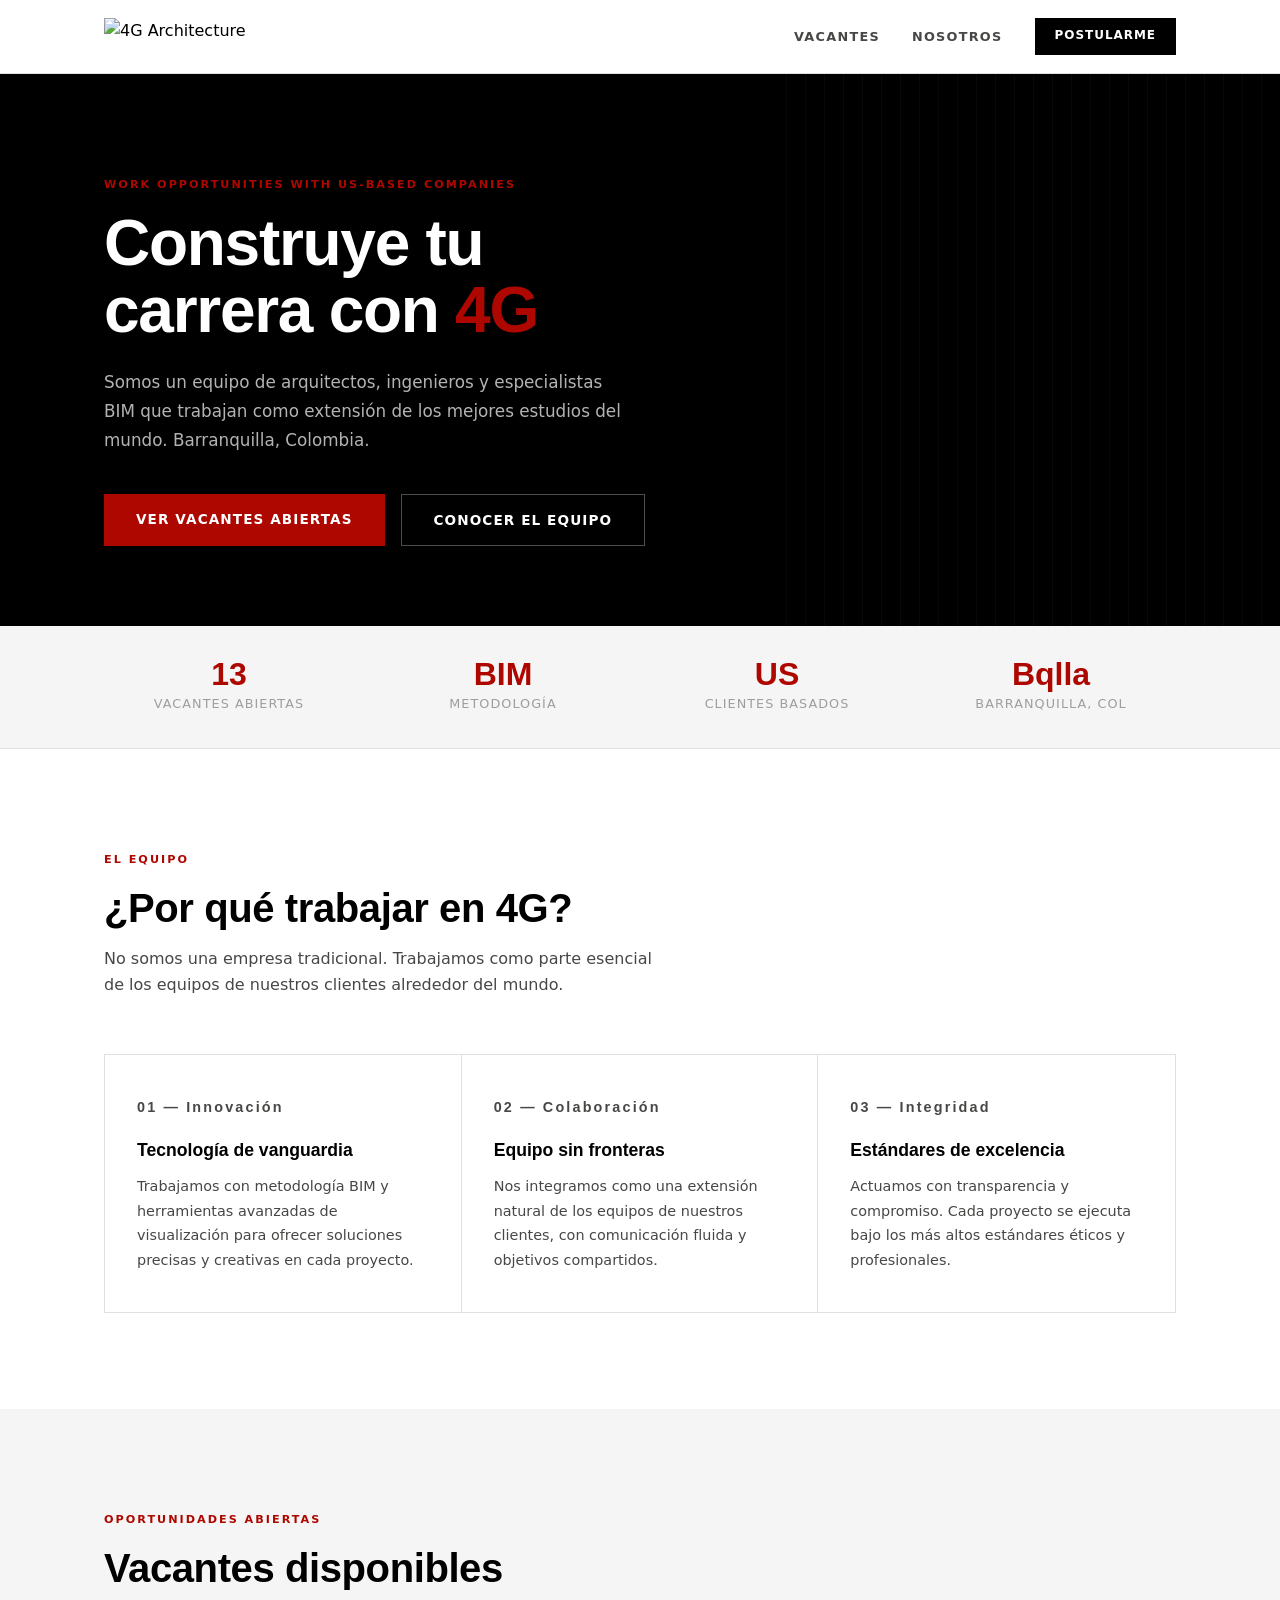
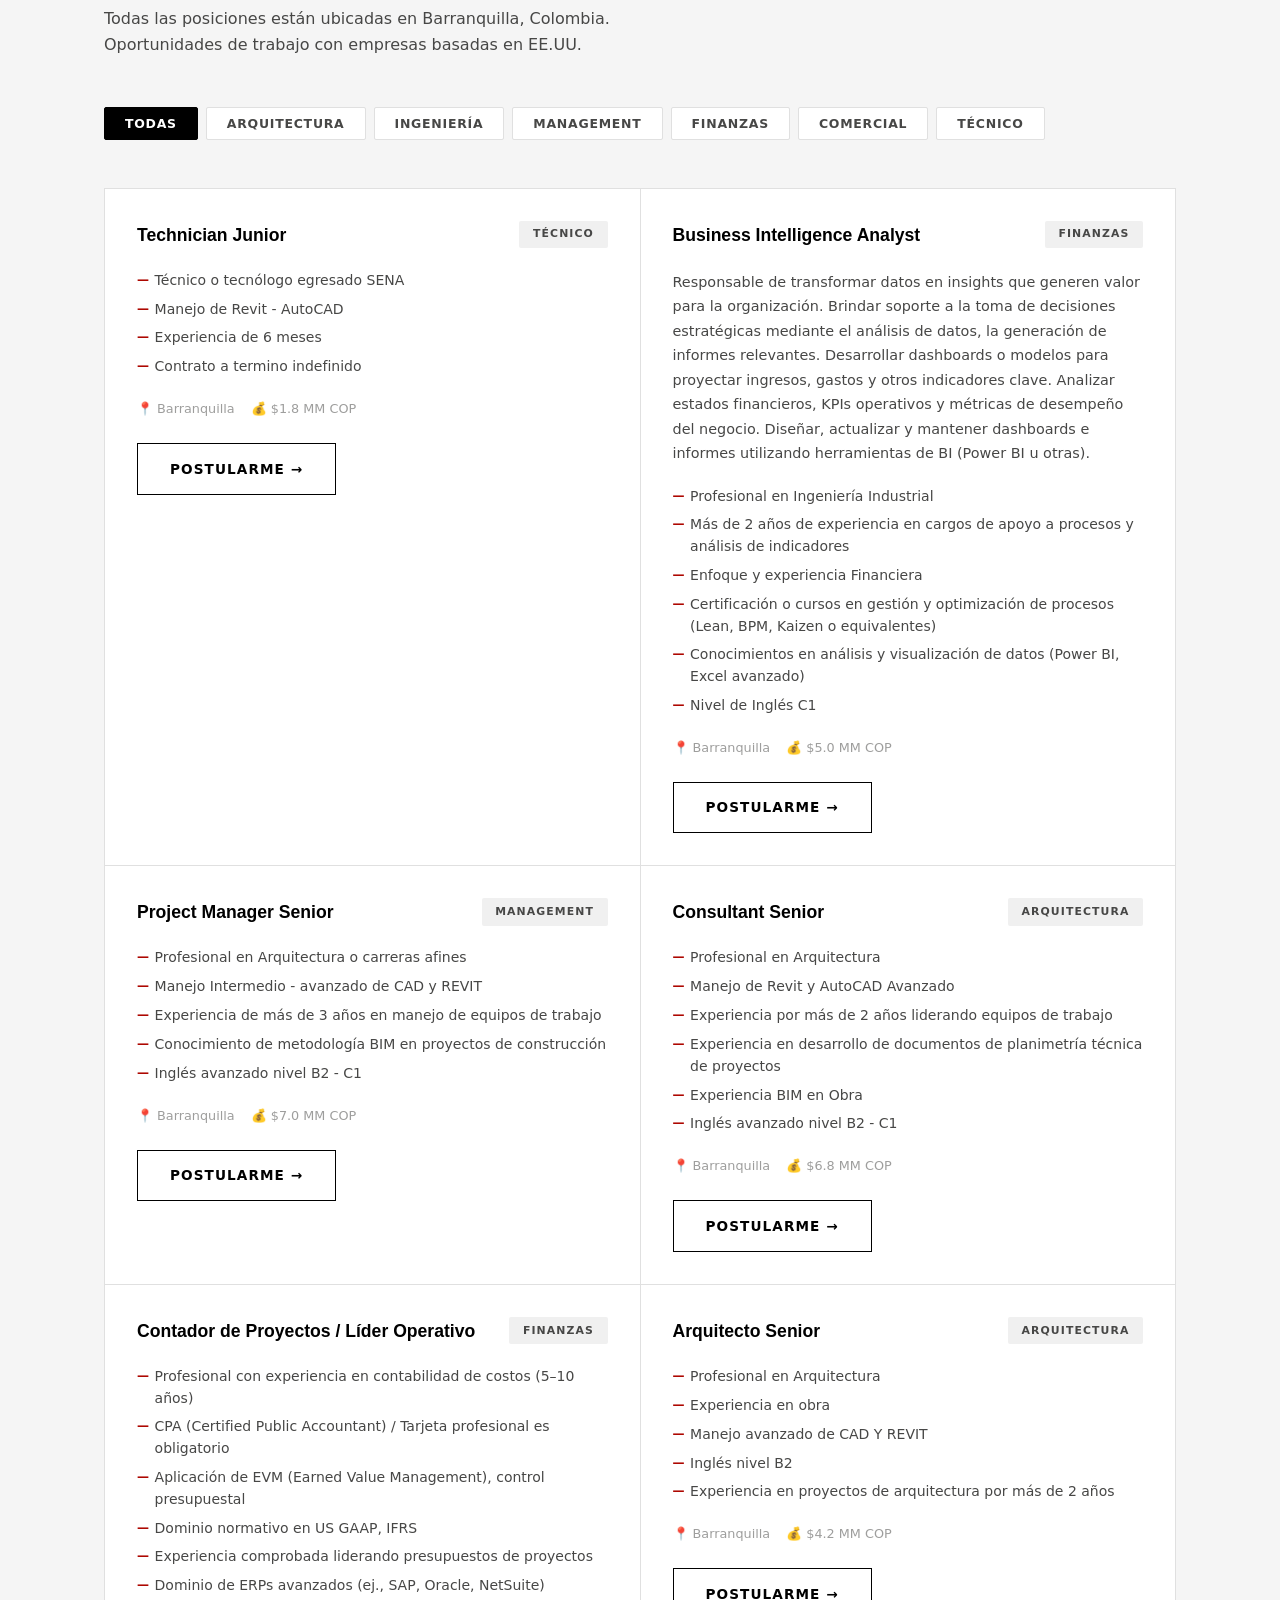
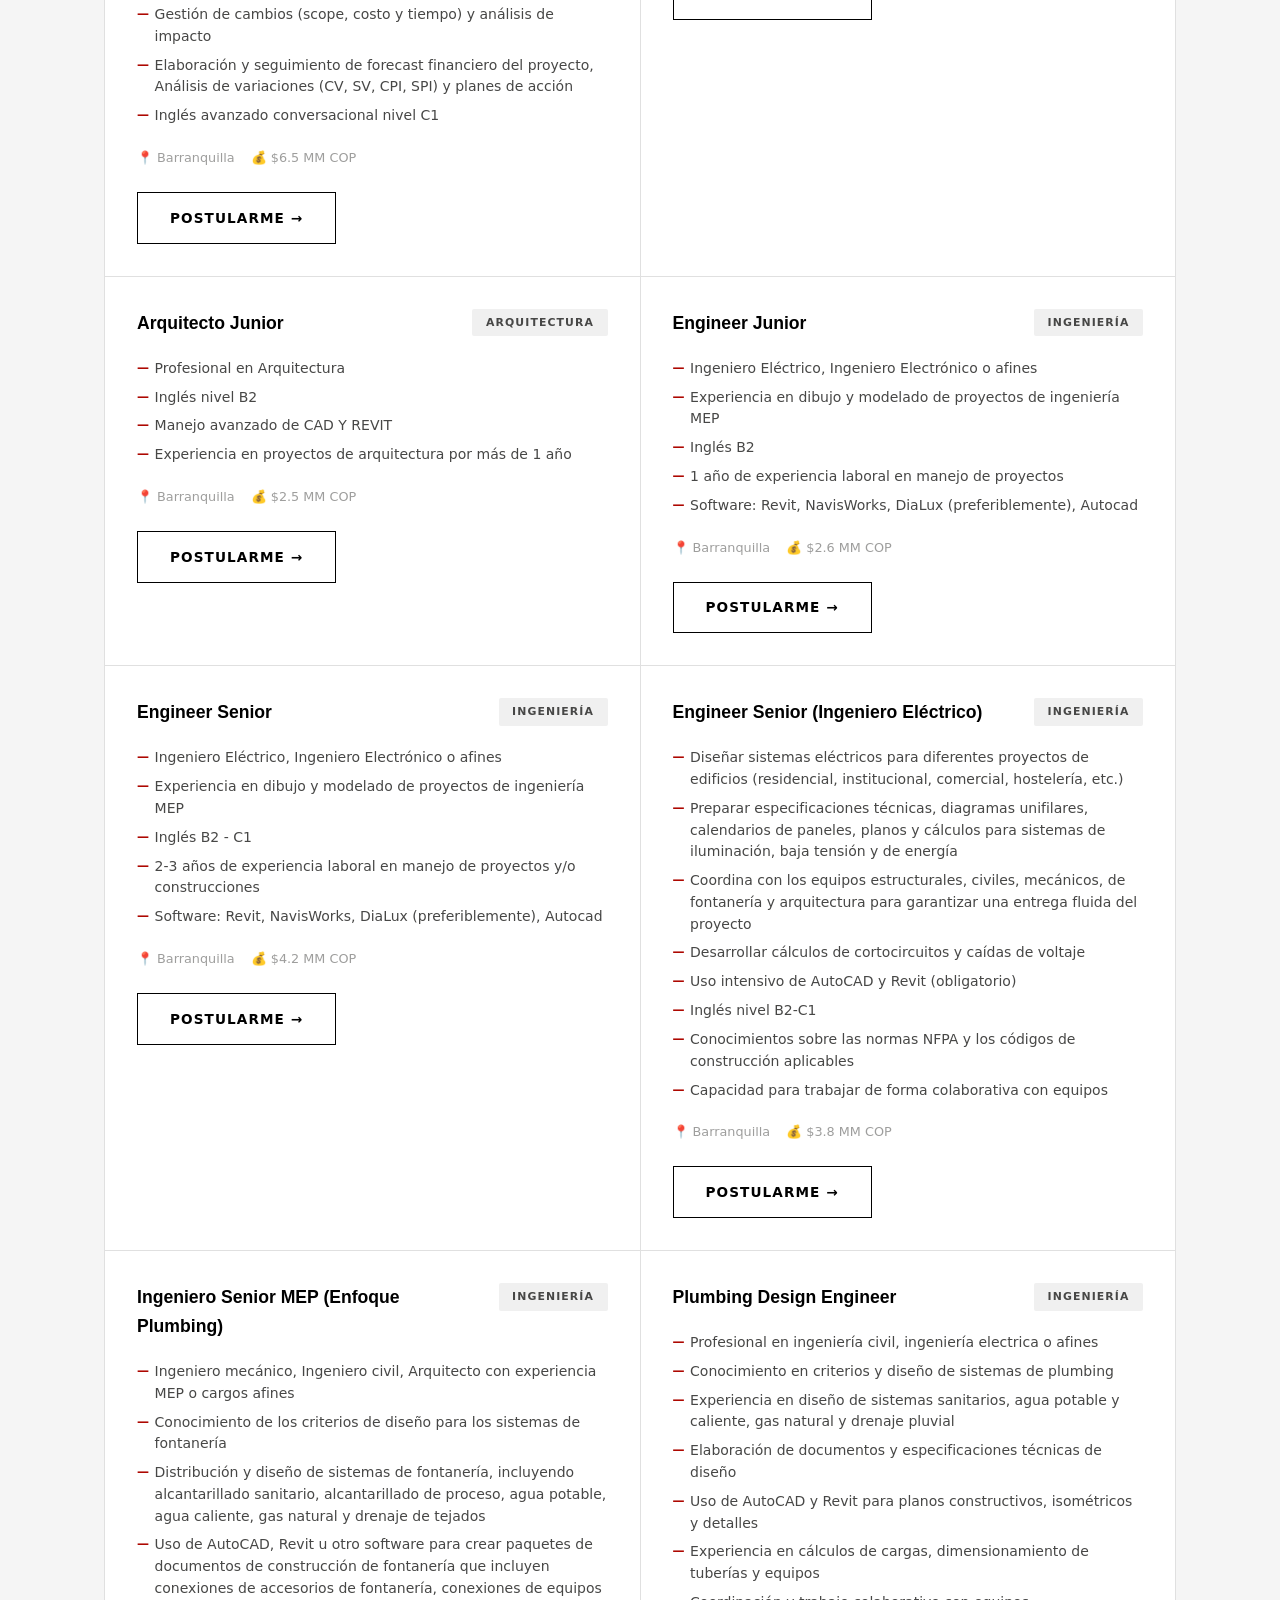
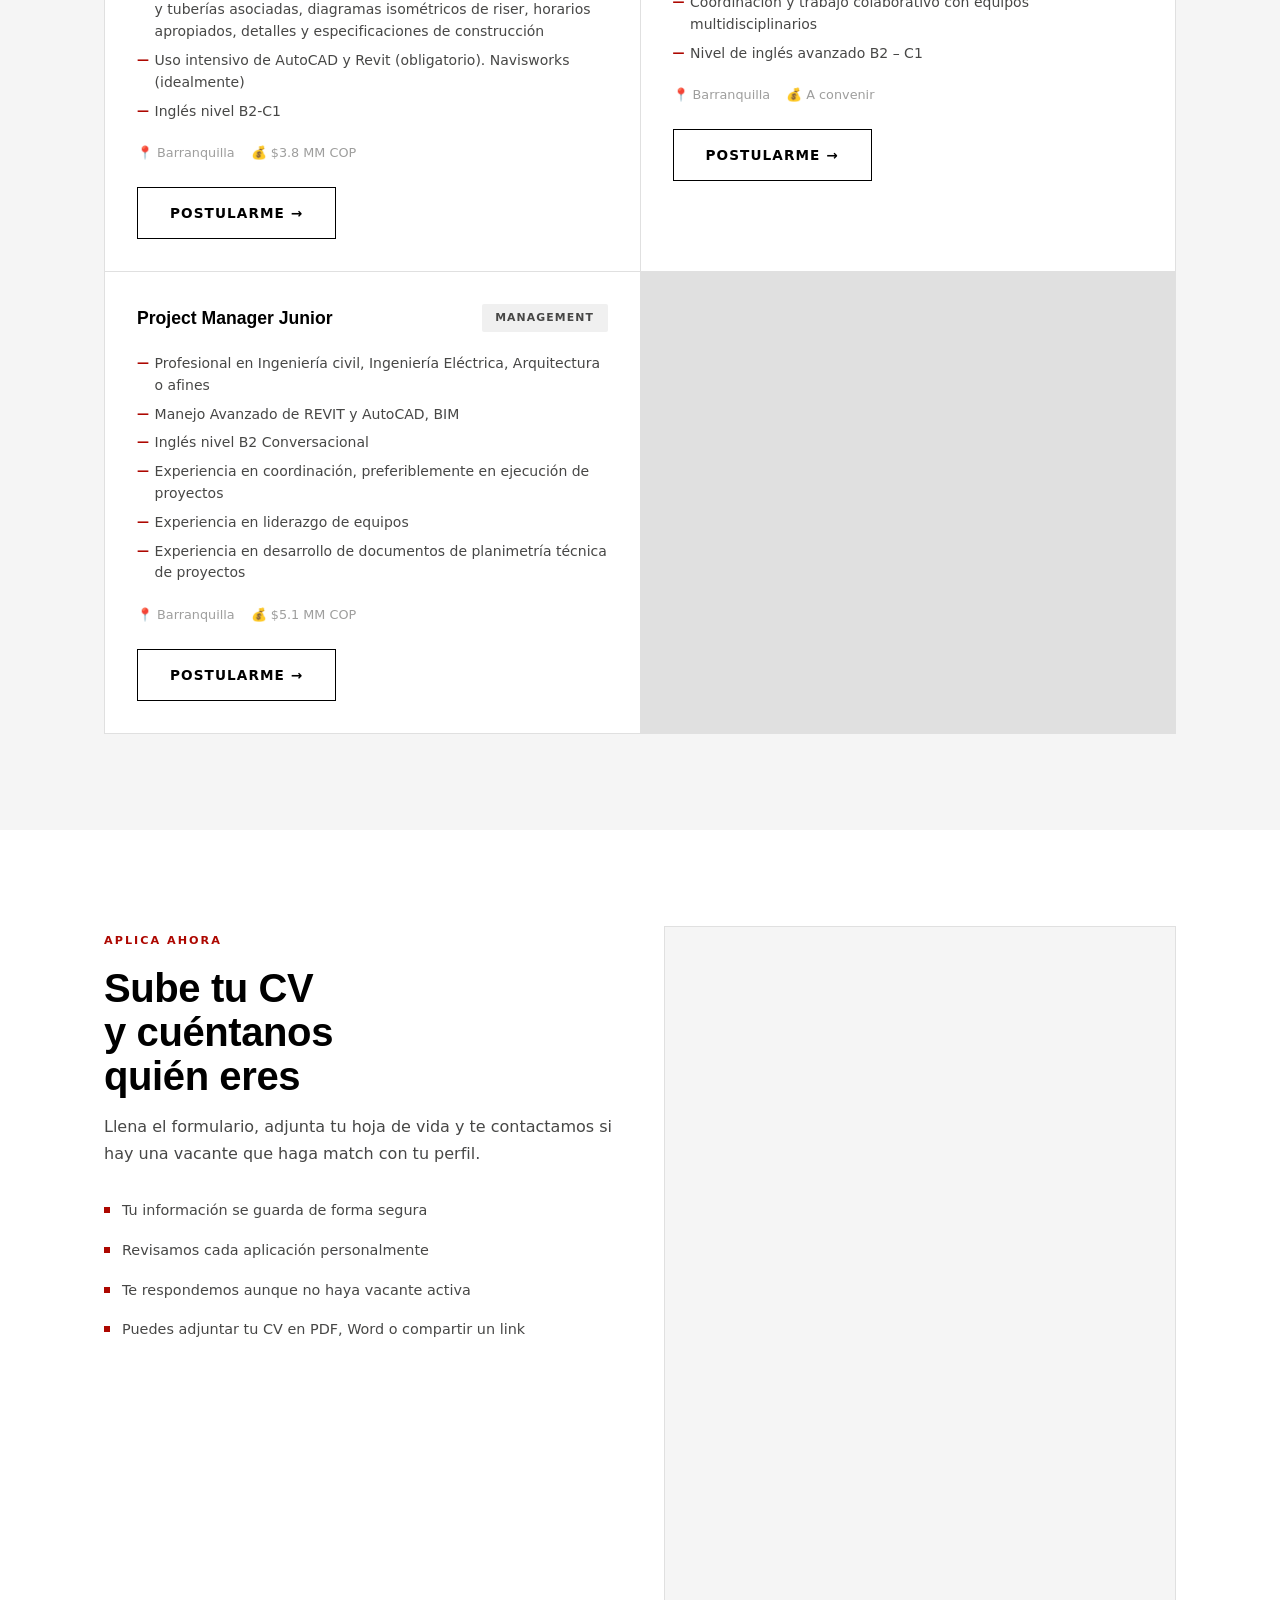
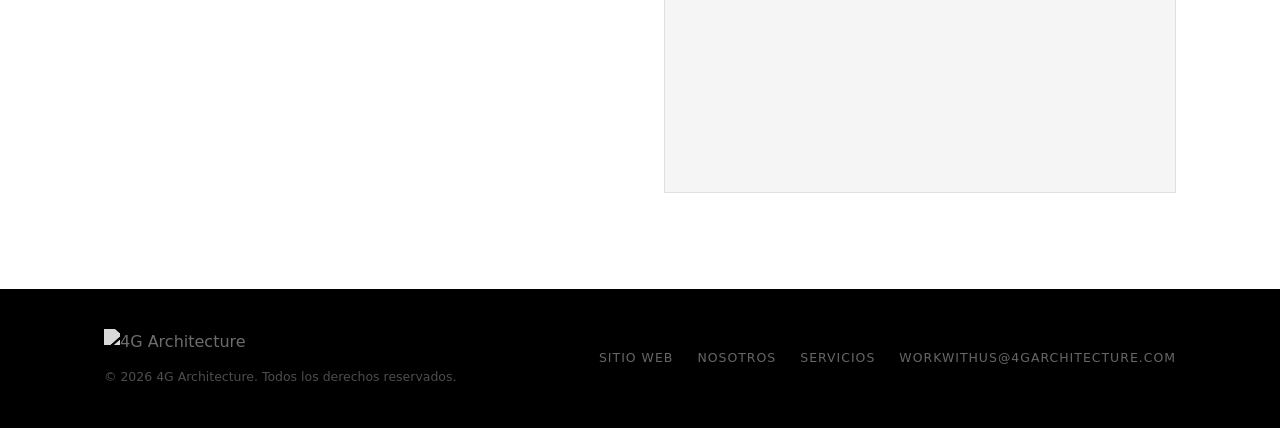
==== index.html @ 78bd492f "Initial commit — 4G Work With Us recruitment portal Recovered from Netlify deploy backup. Static sit" ====
<!DOCTYPE html>
<html lang="es">
<head>
  <meta charset="UTF-8" />
  <meta name="viewport" content="width=device-width, initial-scale=1.0" />
  <meta name="description" content="Únete al equipo de 4G Architecture. Explora nuestras vacantes en arquitectura, ingeniería BIM, finanzas, management y más. Barranquilla, Colombia." />
  <title>Work With Us — 4G Architecture</title>
  <link rel="stylesheet" href="styles.css" />
</head>
<body>

  <!-- ══════════════════════════════════════
       HEADER
  ══════════════════════════════════════ -->
  <header class="header">
    <div class="container">
      <a href="https://www.4garchitecture.com" class="header__logo" aria-label="4G Architecture — Sitio principal">
        <img src="assets/LOGO 4G.png" alt="4G Architecture" class="header__logo-img" />
      </a>
      <nav class="header__nav" aria-label="Navegación principal">
        <a href="#vacantes">Vacantes</a>
        <a href="#nosotros">Nosotros</a>
        <a href="#postulacion" class="btn btn--primary">Postularme</a>
      </nav>
    </div>
  </header>


  <!-- ══════════════════════════════════════
       HERO
  ══════════════════════════════════════ -->
  <section class="hero" aria-labelledby="hero-title">
    <div class="container">
      <div class="hero__content">
        <span class="section-label">Work opportunities with US-based companies</span>
        <h1 class="hero__title" id="hero-title">
          Construye tu<br>carrera con <em>4G</em>
        </h1>
        <p class="hero__subtitle">
          Somos un equipo de arquitectos, ingenieros y especialistas BIM que trabajan
          como extensión de los mejores estudios del mundo.
          Barranquilla, Colombia.
        </p>
        <div class="hero__actions">
          <a href="#vacantes" class="btn btn--red">Ver vacantes abiertas</a>
          <a href="#nosotros" class="btn btn--outline" style="border-color:rgba(255,255,255,0.3);color:#fff;">
            Conocer el equipo
          </a>
        </div>
      </div>
    </div>
  </section>


  <!-- ══════════════════════════════════════
       STATS BAR
  ══════════════════════════════════════ -->
  <section class="stats" aria-label="Datos del equipo">
    <div class="container">
      <div class="stats__grid">
        <div class="stats__item">
          <strong id="count-vacantes">—</strong>
          <span>Vacantes abiertas</span>
        </div>
        <div class="stats__item">
          <strong>BIM</strong>
          <span>Metodología</span>
        </div>
        <div class="stats__item">
          <strong>US</strong>
          <span>Clientes basados</span>
        </div>
        <div class="stats__item">
          <strong>Bqlla</strong>
          <span>Barranquilla, COL</span>
        </div>
      </div>
    </div>
  </section>


  <!-- ══════════════════════════════════════
       ¿POR QUÉ 4G?
  ══════════════════════════════════════ -->
  <section class="nosotros" id="nosotros" aria-labelledby="nosotros-title">
    <div class="container">
      <span class="section-label">El equipo</span>
      <h2 class="section__title" id="nosotros-title">¿Por qué trabajar en 4G?</h2>
      <p class="section__subtitle">
        No somos una empresa tradicional. Trabajamos como parte esencial
        de los equipos de nuestros clientes alrededor del mundo.
      </p>

      <div class="nosotros__grid">
        <div class="nosotros__card">
          <p class="nosotros__number">01 — Innovación</p>
          <h3>Tecnología de vanguardia</h3>
          <p>Trabajamos con metodología BIM y herramientas avanzadas de visualización para ofrecer soluciones precisas y creativas en cada proyecto.</p>
        </div>
        <div class="nosotros__card">
          <p class="nosotros__number">02 — Colaboración</p>
          <h3>Equipo sin fronteras</h3>
          <p>Nos integramos como una extensión natural de los equipos de nuestros clientes, con comunicación fluida y objetivos compartidos.</p>
        </div>
        <div class="nosotros__card">
          <p class="nosotros__number">03 — Integridad</p>
          <h3>Estándares de excelencia</h3>
          <p>Actuamos con transparencia y compromiso. Cada proyecto se ejecuta bajo los más altos estándares éticos y profesionales.</p>
        </div>
      </div>
    </div>
  </section>


  <!-- ══════════════════════════════════════
       VACANTES
  ══════════════════════════════════════ -->
  <section class="vacantes" id="vacantes" aria-labelledby="vacantes-title">
    <div class="container">
      <span class="section-label">Oportunidades abiertas</span>
      <h2 class="section__title" id="vacantes-title">Vacantes disponibles</h2>
      <p class="section__subtitle">
        Todas las posiciones están ubicadas en Barranquilla, Colombia.
        Oportunidades de trabajo con empresas basadas en EE.UU.
      </p>

      <!-- Filtros -->
      <div class="filtros" role="group" aria-label="Filtrar por área">
        <button class="filtro-btn active" data-filtro="all">Todas</button>
        <button class="filtro-btn" data-filtro="arq">Arquitectura</button>
        <button class="filtro-btn" data-filtro="ing">Ingeniería</button>
        <button class="filtro-btn" data-filtro="mgmt">Management</button>
        <button class="filtro-btn" data-filtro="fin">Finanzas</button>
        <button class="filtro-btn" data-filtro="com">Comercial</button>
        <button class="filtro-btn" data-filtro="tec">Técnico</button>
      </div>

      <!-- Las cards se renderizan aquí desde vacantes.js -->
      <div class="vacantes__lista" id="vacantes-lista" aria-live="polite">
        <p class="vacantes__loading">Cargando vacantes...</p>
      </div>
    </div>
  </section>


  <!-- ══════════════════════════════════════
       POSTULACIÓN — Tally embed
  ══════════════════════════════════════ -->
  <section class="postulacion" id="postulacion" aria-labelledby="postulacion-title">
    <div class="container">
      <div class="postulacion__inner">

        <!-- Info lateral -->
        <div class="postulacion__info">
          <span class="section-label">Aplica ahora</span>
          <h2 class="section__title" id="postulacion-title">
            Sube tu CV<br>y cuéntanos<br>quién eres
          </h2>
          <p class="section__subtitle">
            Llena el formulario, adjunta tu hoja de vida y te contactamos si hay una vacante que haga match con tu perfil.
          </p>
          <ul class="postulacion__features">
            <li>Tu información se guarda de forma segura</li>
            <li>Revisamos cada aplicación personalmente</li>
            <li>Te respondemos aunque no haya vacante activa</li>
            <li>Puedes adjuntar tu CV en PDF, Word o compartir un link</li>
          </ul>
        </div>

        <!-- Tally.so embed -->
        <div class="tally-wrapper">
          <iframe
            data-tally-src="https://tally.so/embed/vGNyyv?alignLeft=1&hideTitle=1&transparentBackground=1&dynamicHeight=1"
            loading="lazy"
            width="100%"
            height="809"
            frameborder="0"
            marginheight="0"
            marginwidth="0"
            style="border:none;"
            title="Workwithus"
          ></iframe>
        </div>

      </div>
    </div>
  </section>


  <!-- ══════════════════════════════════════
       FOOTER
  ══════════════════════════════════════ -->
  <footer class="footer">
    <div class="container">
      <div class="footer__inner">
        <div>
          <img src="assets/LOGO 4G.png" alt="4G Architecture" class="footer__logo-img" />
          <p class="footer__copy">&copy; 2026 4G Architecture. Todos los derechos reservados.</p>
        </div>
        <nav class="footer__links" aria-label="Links del footer">
          <a href="https://www.4garchitecture.com" target="_blank" rel="noopener">Sitio web</a>
          <a href="https://www.4garchitecture.com/about-us" target="_blank" rel="noopener">Nosotros</a>
          <a href="https://www.4garchitecture.com/services" target="_blank" rel="noopener">Servicios</a>
          <a href="mailto:workwithus@4garchitecture.com">workwithus@4garchitecture.com</a>
        </nav>
      </div>
    </div>
  </footer>


  <!-- ══════════════════════════════════════
       SCRIPTS
  ══════════════════════════════════════ -->

  <!-- Datos de vacantes — editar este archivo para gestionar posiciones -->
  <script src="vacantes.js"></script>
  <!-- Estado de vacantes — generado desde admin.html por RR.HH. -->
  <script src="vacantes-estado.js"></script>

  <script>
    // ── Helpers de estado ────────────────────────────────────────
    function isActiva(v) {
      if (typeof VACANTES_ESTADO !== 'undefined' && v.id in VACANTES_ESTADO) {
        return VACANTES_ESTADO[v.id];
      }
      return v.activa;
    }

    function getAllVacantes() {
      const extra = (typeof VACANTES_EXTRA !== 'undefined' && Array.isArray(VACANTES_EXTRA))
        ? VACANTES_EXTRA : [];
      const eliminadas = (typeof VACANTES_ELIMINADAS !== 'undefined' && Array.isArray(VACANTES_ELIMINADAS))
        ? new Set(VACANTES_ELIMINADAS) : new Set();
      return [...VACANTES.filter(v => !eliminadas.has(v.id)), ...extra];
    }

    // ── Renderizado de vacantes ──────────────────────────────────
    function renderVacantes(filtro) {
      const lista = document.getElementById('vacantes-lista');
      const activas = getAllVacantes().filter(v => {
        if (!isActiva(v)) return false;
        if (filtro === 'all') return true;
        return v.area === filtro;
      });

      if (activas.length === 0) {
        lista.innerHTML = '<p class="vacantes__empty">No hay vacantes disponibles en esta área por el momento.</p>';
        return;
      }

      lista.innerHTML = activas.map(v => `
        <article class="vacante-card" data-area="${v.area}">
          <div class="vacante-card__header">
            <h3 class="vacante-card__titulo">${v.titulo}</h3>
            <span class="vacante-card__tag vacante-card__tag--${v.area}">${v.areaLabel}</span>
          </div>
          ${v.descripcion ? `<p class="vacante-card__desc">${v.descripcion}</p>` : ''}
          <ul class="vacante-card__req" aria-label="Requisitos">
            ${v.requisitos.map(r => `<li>${r}</li>`).join('')}
          </ul>
          <div class="vacante-card__meta">
            <span>📍 ${v.ubicacion}</span>
            <span>💰 ${v.salario}</span>
          </div>
          <a href="#postulacion" class="btn btn--outline">Postularme →</a>
        </article>
      `).join('');
    }

    // ── Contador de vacantes en el hero ─────────────────────────
    function updateCounter() {
      const total = getAllVacantes().filter(v => isActiva(v)).length;
      document.getElementById('count-vacantes').textContent = total;
    }

    // ── Filtros ──────────────────────────────────────────────────
    const filtrosBtns = document.querySelectorAll('.filtro-btn');
    filtrosBtns.forEach(btn => {
      btn.addEventListener('click', () => {
        filtrosBtns.forEach(b => b.classList.remove('active'));
        btn.classList.add('active');
        renderVacantes(btn.dataset.filtro);
      });
    });

    // ── Init ─────────────────────────────────────────────────────
    renderVacantes('all');
    updateCounter();
  </script>

  <!-- Tally embed loader -->
  <script>
    var d=document,w="https://tally.so/widgets/embed.js",
    v=function(){"undefined"!=typeof Tally?Tally.loadEmbeds():d.querySelectorAll("iframe[data-tally-src]:not([src])").forEach((function(e){e.src=e.dataset.tallySrc}))};
    if("undefined"!=typeof Tally)v();
    else if(d.querySelector('script[src="'+w+'"]')==null){var s=d.createElement("script");s.src=w,s.onload=v,s.onerror=v,d.body.appendChild(s);}
  </script>

</body>
</html>
---- styles.css ----
/* ===========================
   FONTS
=========================== */
@font-face {
  font-family: 'CenturyGothic';
  src: url('assets/CenturyGothic.ttf') format('truetype');
  font-weight: 400;
  font-style: normal;
  font-display: swap;
}
@font-face {
  font-family: 'CenturyGothic';
  src: url('assets/CenturyGothic-Bold.ttf') format('truetype');
  font-weight: 700;
  font-style: normal;
  font-display: swap;
}
@font-face {
  font-family: 'CenturyGothic';
  src: url('assets/CenturyGothic-Italic.ttf') format('truetype');
  font-weight: 400;
  font-style: italic;
  font-display: swap;
}
@font-face {
  font-family: 'CenturyGothic';
  src: url('assets/CenturyGothic-BoldItalic.ttf') format('truetype');
  font-weight: 700;
  font-style: italic;
  font-display: swap;
}

@import url('https://fonts.googleapis.com/css2?family=Manrope:wght@300;400;500;600;700;800&display=swap');

/* ===========================
   VARIABLES
=========================== */
:root {
  /* Brand Colors — Manual de Marca 4G */
  --black:       #000000;
  --white:       #ffffff;
  --gray:        #9e9e9d;
  --gray-dark:   #474746;
  --red:         #ad0700;

  /* Derived */
  --bg:          #ffffff;
  --bg-light:    #f5f5f5;
  --border:      #e0e0e0;
  --text:        #000000;
  --text-light:  #474746;
  --text-muted:  #9e9e9d;

  /* Typography */
  --font-heading: 'CenturyGothic', 'Century Gothic', 'AppleGothic', sans-serif;
  --font-body:    'Manrope', system-ui, -apple-system, sans-serif;

  /* Spacing & Shape */
  --radius:      4px;
  --radius-md:   8px;
  --shadow:      0 1px 8px rgba(0,0,0,0.08);
  --shadow-hover: 0 4px 20px rgba(0,0,0,0.14);
  --transition:  0.2s ease;
}

/* ===========================
   RESET & BASE
=========================== */
*, *::before, *::after {
  box-sizing: border-box;
  margin: 0;
  padding: 0;
}

html {
  scroll-behavior: smooth;
  font-size: 16px;
}

body {
  font-family: var(--font-body);
  color: var(--text);
  background: var(--bg);
  line-height: 1.65;
  -webkit-font-smoothing: antialiased;
  overflow-x: hidden;
}

img { max-width: 100%; display: block; }
a   { color: inherit; text-decoration: none; }

/* ===========================
   CONTAINER
=========================== */
.container {
  width: 100%;
  max-width: 1120px;
  margin: 0 auto;
  padding: 0 1.5rem;
}

/* ===========================
   SECTION LABEL  (subheading chip)
=========================== */
.section-label {
  display: inline-block;
  font-family: var(--font-body);
  font-size: 0.7rem;
  font-weight: 700;
  letter-spacing: 0.18em;
  text-transform: uppercase;
  color: var(--red);
  margin-bottom: 1rem;
}

.section__title {
  font-family: var(--font-heading);
  font-size: clamp(1.75rem, 4vw, 2.5rem);
  font-weight: 700;
  line-height: 1.1;
  letter-spacing: -0.01em;
  color: var(--black);
  margin-bottom: 1rem;
}

.section__subtitle {
  font-size: 1rem;
  color: var(--text-light);
  max-width: 560px;
  margin-bottom: 3rem;
}

/* ===========================
   BUTTONS
=========================== */
.btn {
  display: inline-block;
  font-family: var(--font-body);
  font-size: 0.85rem;
  font-weight: 700;
  letter-spacing: 0.08em;
  text-transform: uppercase;
  padding: 0.85rem 2rem;
  cursor: pointer;
  border: none;
  transition: background var(--transition), color var(--transition), transform var(--transition);
}

.btn--primary {
  background: var(--black);
  color: var(--white);
}
.btn--primary:hover {
  background: var(--gray-dark);
  transform: translateY(-1px);
}

.btn--outline {
  background: transparent;
  color: var(--black);
  border: 1.5px solid var(--black);
}
.btn--outline:hover {
  background: var(--black);
  color: var(--white);
}

.btn--red {
  background: var(--red);
  color: var(--white);
}
.btn--red:hover {
  background: #8a0500;
  transform: translateY(-1px);
}

.btn--full { width: 100%; text-align: center; }

/* ===========================
   DIVIDER LINE  (brand element)
=========================== */
.divider {
  width: 100%;
  height: 1px;
  background: var(--border);
}

/* ===========================
   HEADER
=========================== */
.header {
  background: var(--white);
  border-bottom: 1px solid var(--border);
  position: sticky;
  top: 0;
  z-index: 100;
}

.header .container {
  display: flex;
  align-items: center;
  justify-content: space-between;
  padding-top: 1.1rem;
  padding-bottom: 1.1rem;
  gap: 1rem;
}

/* Logo */
.header__logo {
  display: flex;
  align-items: center;
  flex-shrink: 0;
}

.header__logo-img {
  height: 36px;
  width: auto;
  display: block;
}

.header__nav {
  display: flex;
  align-items: center;
  gap: 2rem;
}

.header__nav a:not(.btn) {
  font-size: 0.8rem;
  font-weight: 600;
  letter-spacing: 0.1em;
  text-transform: uppercase;
  color: var(--gray-dark);
  transition: color var(--transition);
}
.header__nav a:not(.btn):hover { color: var(--red); }

.header__nav .btn {
  padding: 0.55rem 1.25rem;
  font-size: 0.75rem;
}

/* ===========================
   HERO
=========================== */
.hero {
  background: var(--black);
  color: var(--white);
  padding: 6rem 0 5rem;
  position: relative;
  overflow: hidden;
}

/* Decorative vertical lines — architectural motif */
.hero::before {
  content: '';
  position: absolute;
  top: 0; right: 0;
  width: 40%;
  height: 100%;
  background: repeating-linear-gradient(
    90deg,
    transparent,
    transparent 18px,
    rgba(255,255,255,0.03) 18px,
    rgba(255,255,255,0.03) 19px
  );
  pointer-events: none;
}

.hero__content {
  position: relative;
  z-index: 1;
  max-width: 700px;
}

.hero .section-label {
  color: var(--red);
}

.hero__title {
  font-family: var(--font-heading);
  font-size: clamp(2.5rem, 6vw, 4rem);
  font-weight: 700;
  line-height: 1.05;
  letter-spacing: -0.02em;
  color: var(--white);
  margin-bottom: 1.5rem;
}

.hero__title em {
  font-style: normal;
  color: var(--red);
}

.hero__subtitle {
  font-size: 1.05rem;
  color: rgba(255,255,255,0.7);
  max-width: 520px;
  margin-bottom: 2.5rem;
  line-height: 1.7;
}

.hero__actions {
  display: flex;
  gap: 1rem;
  flex-wrap: wrap;
}

/* ===========================
   STATS BAR
=========================== */
.stats {
  background: var(--bg-light);
  border-bottom: 1px solid var(--border);
  padding: 2rem 0;
}

.stats__grid {
  display: grid;
  grid-template-columns: repeat(2, 1fr);
  gap: 1.5rem;
  text-align: center;
}

.stats__item strong {
  display: block;
  font-family: var(--font-heading);
  font-size: 2rem;
  font-weight: 700;
  color: var(--red);
  line-height: 1;
}

.stats__item span {
  font-size: 0.8rem;
  color: var(--text-muted);
  text-transform: uppercase;
  letter-spacing: 0.08em;
}

/* ===========================
   NOSOTROS / WHY 4G
=========================== */
.nosotros {
  padding: 6rem 0;
  background: var(--white);
}

.nosotros .section__subtitle {
  margin-bottom: 3.5rem;
}

.nosotros__grid {
  display: grid;
  grid-template-columns: 1fr;
  gap: 0;
  border: 1px solid var(--border);
}

.nosotros__card {
  padding: 2.5rem 2rem;
  border-bottom: 1px solid var(--border);
  position: relative;
}
.nosotros__card:last-child {
  border-bottom: none;
}

.nosotros__number {
  font-family: var(--font-heading);
  font-size: 0.7rem;
  font-weight: 700;
  letter-spacing: 0.15em;
  color: var(--red);
  margin-bottom: 1rem;
}

.nosotros__card h3 {
  font-family: var(--font-heading);
  font-size: 1.1rem;
  font-weight: 700;
  margin-bottom: 0.6rem;
  color: var(--black);
}

.nosotros__card p {
  font-size: 0.9rem;
  color: var(--text-light);
  line-height: 1.7;
}

/* ===========================
   VACANTES
=========================== */
.vacantes {
  padding: 6rem 0;
  background: var(--bg-light);
}

/* Filtros */
.filtros {
  display: flex;
  flex-wrap: wrap;
  gap: 0.5rem;
  margin-bottom: 3rem;
}

.filtro-btn {
  padding: 0.5rem 1.25rem;
  background: var(--white);
  border: 1.5px solid var(--border);
  color: var(--text-light);
  font-family: var(--font-body);
  font-size: 0.78rem;
  font-weight: 600;
  letter-spacing: 0.06em;
  text-transform: uppercase;
  cursor: pointer;
  transition: all var(--transition);
  border-radius: 2px;
}

.filtro-btn:hover,
.filtro-btn.active {
  background: var(--black);
  border-color: var(--black);
  color: var(--white);
}

/* Cards */
.vacantes__lista {
  display: grid;
  grid-template-columns: 1fr;
  gap: 1px;
  background: var(--border);
  border: 1px solid var(--border);
}

.vacante-card {
  background: var(--white);
  padding: 2rem;
  display: flex;
  flex-direction: column;
  gap: 1.25rem;
  transition: background var(--transition);
}
.vacante-card:hover {
  background: #fafafa;
}

.vacante-card__header {
  display: flex;
  align-items: flex-start;
  justify-content: space-between;
  gap: 0.75rem;
  flex-wrap: wrap;
}

.vacante-card__titulo {
  font-family: var(--font-heading);
  font-size: 1.1rem;
  font-weight: 700;
  color: var(--black);
  flex: 1;
}

.vacante-card__tag {
  font-size: 0.68rem;
  font-weight: 700;
  letter-spacing: 0.1em;
  text-transform: uppercase;
  padding: 0.3rem 0.85rem;
  border-radius: 2px;
  white-space: nowrap;
}

/* Tag colors — brand-aligned */
.vacante-card__tag--arq  { background: #f0f0f0; color: var(--gray-dark); }
.vacante-card__tag--ing  { background: #f0f0f0; color: var(--gray-dark); }
.vacante-card__tag--mgmt { background: #f0f0f0; color: var(--gray-dark); }
.vacante-card__tag--fin  { background: #f0f0f0; color: var(--gray-dark); }
.vacante-card__tag--com  { background: #f9ecec; color: var(--red); }
.vacante-card__tag--tec  { background: #f0f0f0; color: var(--gray-dark); }

.vacante-card__desc {
  font-size: 0.9rem;
  color: var(--text-light);
  line-height: 1.7;
}

.vacante-card__meta {
  display: flex;
  flex-wrap: wrap;
  gap: 1rem;
  font-size: 0.8rem;
  color: var(--text-muted);
}

.vacante-card__meta span::before {
  margin-right: 0.25rem;
}

/* Requisitos list */
.vacante-card__req {
  list-style: none;
  display: flex;
  flex-direction: column;
  gap: 0.45rem;
  font-size: 0.875rem;
  color: var(--text-light);
  line-height: 1.55;
}

.vacante-card__req li {
  padding-left: 1.1rem;
  position: relative;
  overflow-wrap: break-word;
  word-break: break-word;
}

.vacante-card__req li::before {
  content: '—';
  position: absolute;
  left: 0;
  color: var(--red);
  font-weight: 700;
  font-size: 0.75rem;
  line-height: 1.7;
}

/* Empty / loading states */
.vacantes__loading,
.vacantes__empty {
  grid-column: 1 / -1;
  text-align: center;
  padding: 3rem 1rem;
  color: var(--text-muted);
  font-size: 0.9rem;
  background: var(--white);
}

.vacante-card .btn {
  align-self: flex-start;
  margin-top: 0.25rem;
}

/* ===========================
   POSTULACIÓN (Tally embed)
=========================== */
.postulacion {
  padding: 6rem 0;
  background: var(--white);
}

.postulacion__inner {
  display: grid;
  grid-template-columns: 1fr;
  gap: 3rem;
}

.postulacion__info .section__subtitle {
  margin-bottom: 2rem;
}

.postulacion__features {
  list-style: none;
  display: flex;
  flex-direction: column;
  gap: 1rem;
}

.postulacion__features li {
  display: flex;
  align-items: flex-start;
  gap: 0.75rem;
  font-size: 0.9rem;
  color: var(--text-light);
}

.postulacion__features li::before {
  content: '';
  display: block;
  width: 6px;
  height: 6px;
  min-width: 6px;
  background: var(--red);
  margin-top: 0.5rem;
}

/* Tally embed wrapper */
.tally-wrapper {
  background: var(--bg-light);
  border: 1px solid var(--border);
  padding: 1.5rem 1rem;
}

/* ===========================
   FOOTER
=========================== */
.footer {
  background: var(--black);
  color: rgba(255,255,255,0.5);
  padding: 2.5rem 0;
}

.footer__inner {
  display: flex;
  flex-direction: column;
  gap: 1rem;
  align-items: flex-start;
}

.footer__logo-img {
  height: 30px;
  width: auto;
  display: block;
  /* Logo color-shift to white for dark footer */
  filter: brightness(0) invert(1);
  opacity: 0.85;
}

.footer__links {
  display: flex;
  flex-wrap: wrap;
  gap: 1.5rem;
}
.footer__links a {
  font-size: 0.78rem;
  letter-spacing: 0.08em;
  text-transform: uppercase;
  color: rgba(255,255,255,0.4);
  transition: color var(--transition);
}
.footer__links a:hover { color: var(--white); }

.footer__copy {
  font-size: 0.78rem;
  color: rgba(255,255,255,0.3);
  margin-top: 0.5rem;
}

/* ===========================
   RESPONSIVE — mobile
=========================== */
@media (max-width: 639px) {

  /* Header: hide nav text links, keep only the CTA button */
  .header__nav a:not(.btn) {
    display: none;
  }
  .header__nav {
    gap: 0;
  }

  /* Hero */
  .hero {
    padding: 3.5rem 0 3rem;
  }
  .hero__title {
    font-size: clamp(2rem, 9vw, 2.8rem);
  }
  .hero__subtitle {
    font-size: 0.95rem;
    margin-bottom: 2rem;
  }
  .hero__actions {
    flex-direction: column;
    gap: 0.75rem;
  }
  .hero__actions .btn {
    width: 100%;
    text-align: center;
  }

  /* Sections */
  .nosotros,
  .vacantes,
  .postulacion {
    padding: 4rem 0;
  }

  .section__subtitle {
    margin-bottom: 2rem;
    font-size: 0.9rem;
  }

  /* Stats */
  .stats {
    padding: 1.5rem 0;
  }

  /* Vacante cards */
  .vacante-card {
    padding: 1.25rem 1rem;
    gap: 1rem;
  }

  .vacante-card__titulo {
    font-size: 1rem;
  }

  /* "Postularme" button — full width on mobile */
  .vacante-card .btn {
    align-self: stretch;
    width: 100%;
    text-align: center;
    display: block;
    box-sizing: border-box;
  }

  /* Filters — horizontally scrollable, no wrapping */
  .filtros {
    flex-wrap: nowrap;
    overflow-x: auto;
    -webkit-overflow-scrolling: touch;
    padding-bottom: 0.5rem;
    margin-bottom: 1.5rem;
    scrollbar-width: none;
  }
  .filtros::-webkit-scrollbar { display: none; }
  .filtro-btn {
    flex-shrink: 0;
  }

  /* Nosotros cards */
  .nosotros__card {
    padding: 1.75rem 1.25rem;
  }

  /* Tally embed */
  .tally-wrapper {
    padding: 1rem 0;
    border-left: none;
    border-right: none;
    background: transparent;
  }

  /* Postulación section */
  .postulacion__features li {
    font-size: 0.85rem;
  }

  /* Section title */
  .section__title {
    font-size: clamp(1.5rem, 7vw, 2rem);
  }
}

/* ===========================
   RESPONSIVE — tablet
=========================== */
@media (min-width: 640px) {
  .stats__grid {
    grid-template-columns: repeat(4, 1fr);
  }

  .nosotros__grid {
    grid-template-columns: repeat(3, 1fr);
  }
  .nosotros__card {
    border-bottom: none;
    border-right: 1px solid var(--border);
  }
  .nosotros__card:last-child {
    border-right: none;
  }

  .vacantes__lista {
    grid-template-columns: repeat(2, 1fr);
  }

  .postulacion__inner {
    grid-template-columns: 1fr 1fr;
    align-items: start;
  }
}

@media (min-width: 900px) {
  .footer__inner {
    flex-direction: row;
    align-items: center;
    justify-content: space-between;
  }
}
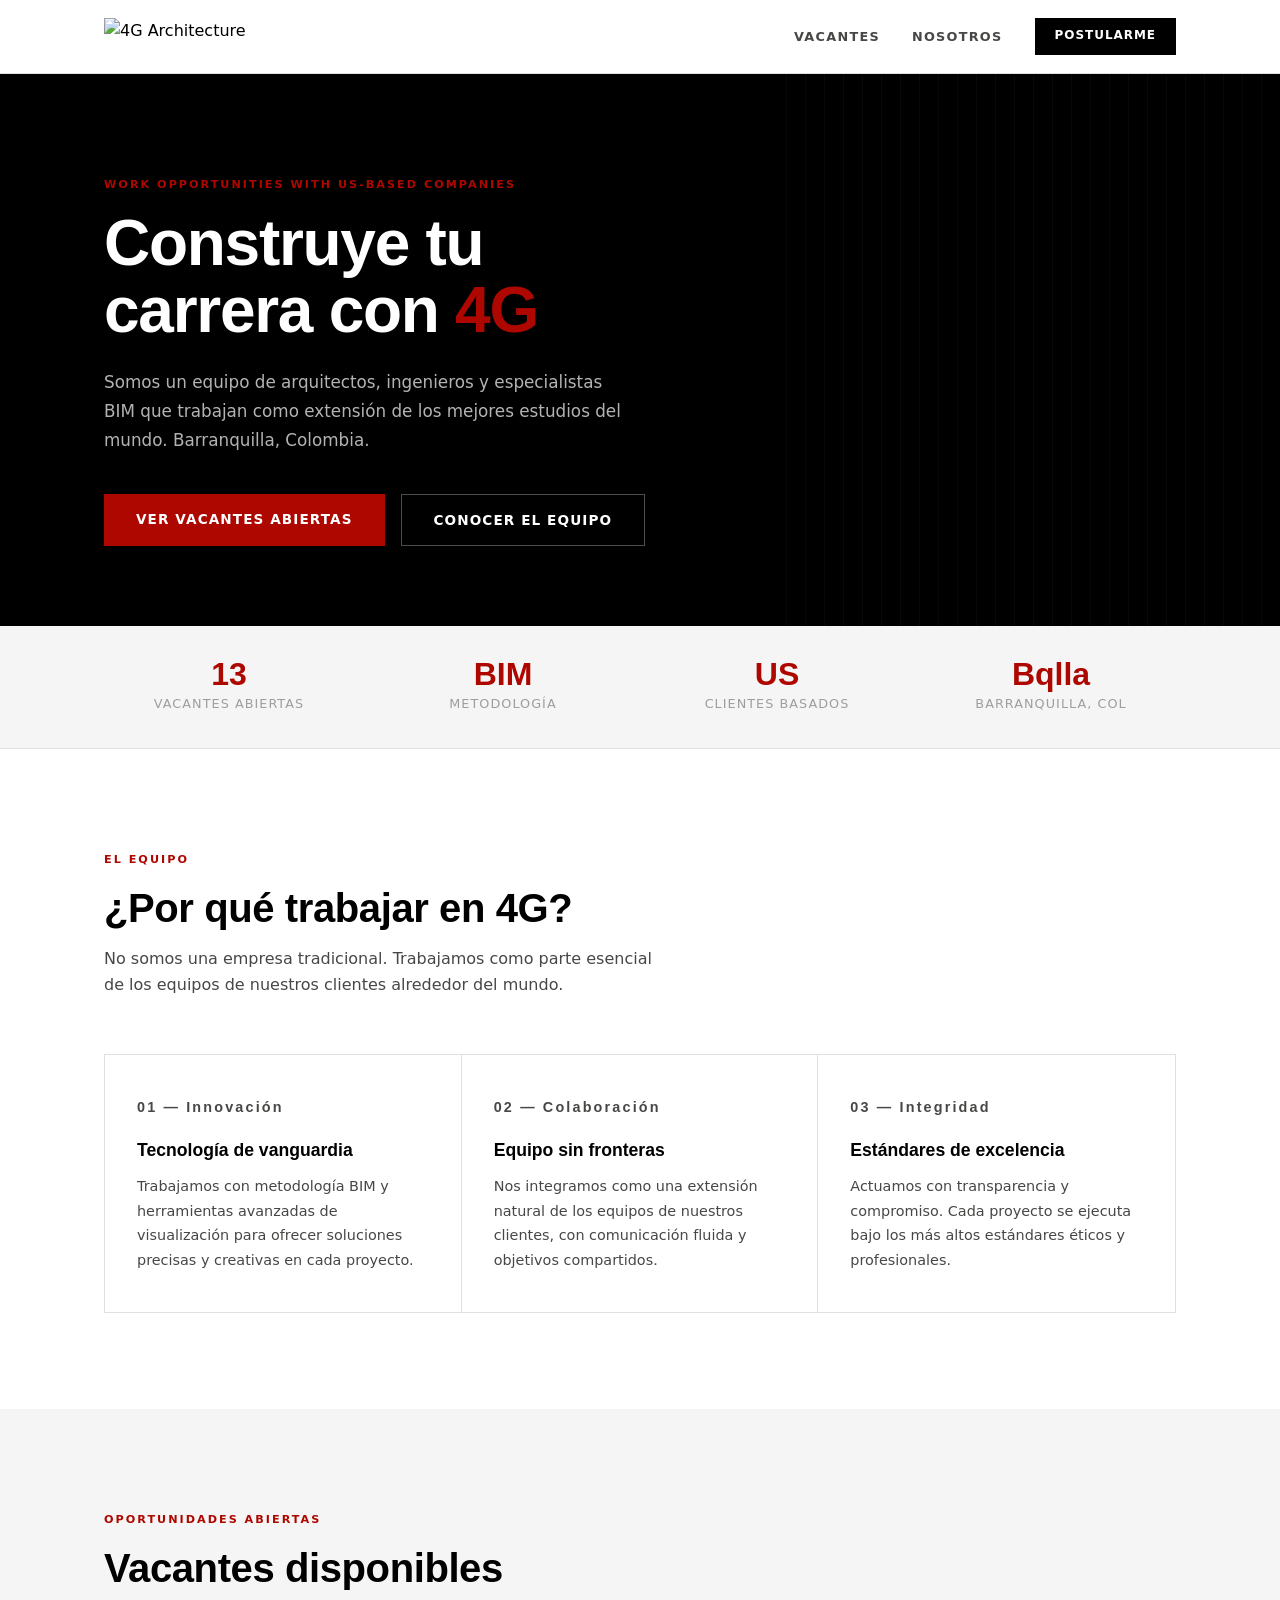
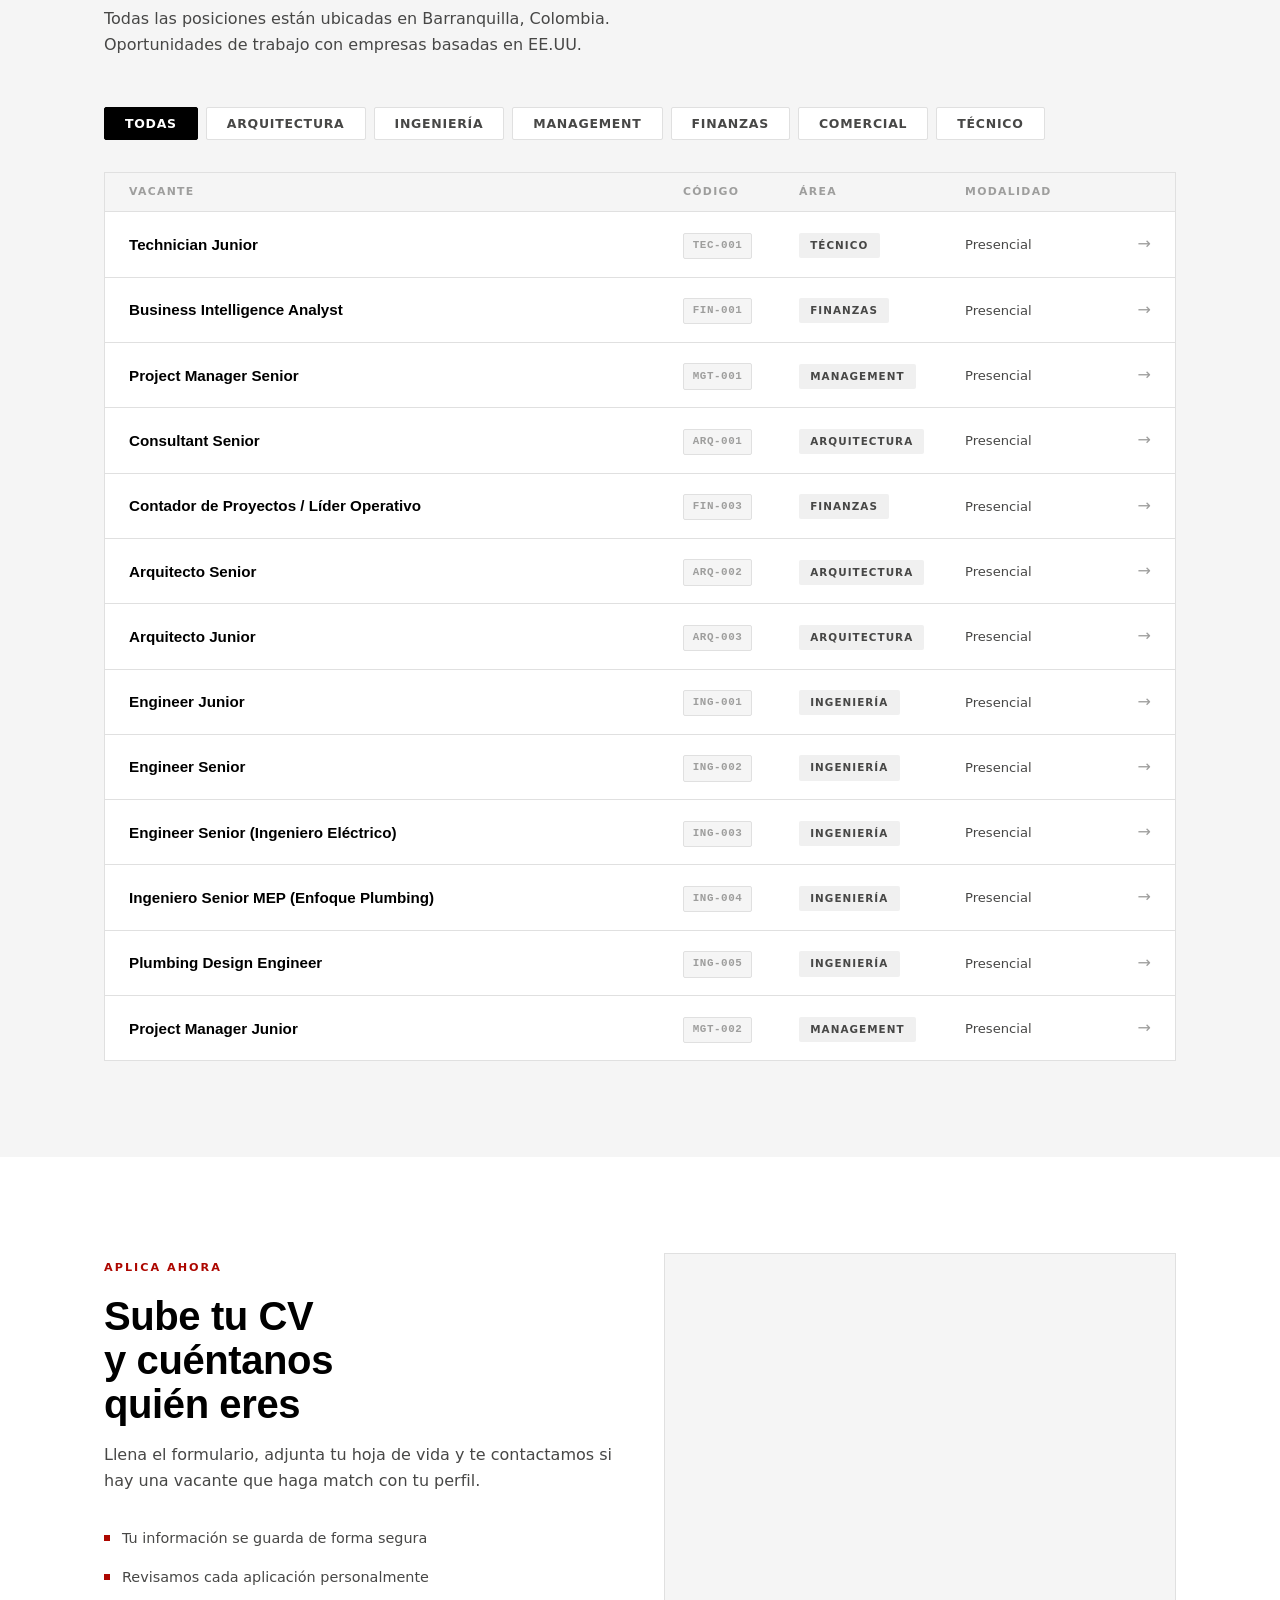
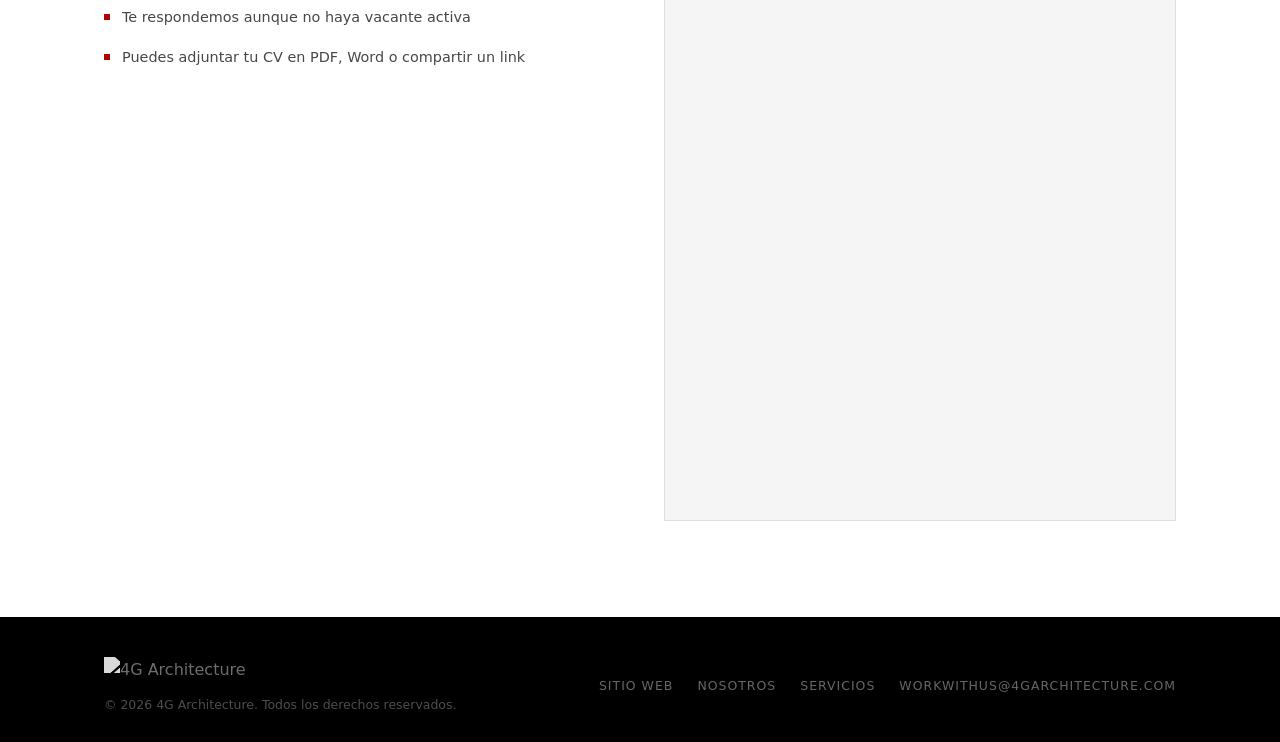
==== commit 484dca51: "Work With Us: rediseño completo layout tabla + admin mejorado - Página pública: layout tipo Uber (ta" ====
--- a/index.html
+++ b/index.html
@@ -135,12 +135,34 @@
         <button class="filtro-btn" data-filtro="tec">Técnico</button>
       </div>
 
-      <!-- Las cards se renderizan aquí desde vacantes.js -->
+      <!-- La tabla se renderiza aquí desde vacantes.js -->
       <div class="vacantes__lista" id="vacantes-lista" aria-live="polite">
         <p class="vacantes__loading">Cargando vacantes...</p>
       </div>
     </div>
   </section>
+
+  <!-- ══════════════════════════════════════
+       PANEL DE DETALLE DE VACANTE
+  ══════════════════════════════════════ -->
+  <div class="detail-backdrop" id="detail-backdrop" onclick="handleDetailBackdropClick(event)" role="dialog" aria-modal="true" aria-labelledby="detail-titulo">
+    <div class="detail-panel" id="detail-panel">
+      <div class="detail-panel__header">
+        <span class="detail-panel__codigo" id="detail-codigo"></span>
+        <button class="detail-panel__close" onclick="closeDetail()" aria-label="Cerrar detalle">×</button>
+      </div>
+      <div class="detail-panel__body">
+        <h2 class="detail-panel__titulo" id="detail-titulo"></h2>
+        <div class="detail-panel__meta" id="detail-meta"></div>
+        <div class="detail-panel__salario" id="detail-salario"></div>
+        <p class="detail-panel__desc" id="detail-desc"></p>
+        <div id="detail-requisitos"></div>
+      </div>
+      <div class="detail-panel__footer">
+        <a href="#postulacion" class="btn btn--red btn--full" id="detail-cta" onclick="closeDetail()">Postularme →</a>
+      </div>
+    </div>
+  </div>
 
 
   <!-- ══════════════════════════════════════
@@ -226,6 +248,13 @@
       return v.activa;
     }
 
+    function applyEdits(v) {
+      if (typeof VACANTES_EDITADAS !== 'undefined' && v.id in VACANTES_EDITADAS) {
+        return Object.assign({}, v, VACANTES_EDITADAS[v.id]);
+      }
+      return v;
+    }
+
     function getAllVacantes() {
       const extra = (typeof VACANTES_EXTRA !== 'undefined' && Array.isArray(VACANTES_EXTRA))
         ? VACANTES_EXTRA : [];
@@ -234,10 +263,16 @@
       return [...VACANTES.filter(v => !eliminadas.has(v.id)), ...extra];
     }
 
-    // ── Renderizado de vacantes ──────────────────────────────────
+    function escHtml(str) {
+      return String(str)
+        .replace(/&/g, '&amp;').replace(/</g, '&lt;')
+        .replace(/>/g, '&gt;').replace(/"/g, '&quot;');
+    }
+
+    // ── Renderizado de tabla ──────────────────────────────────────
     function renderVacantes(filtro) {
       const lista = document.getElementById('vacantes-lista');
-      const activas = getAllVacantes().filter(v => {
+      const activas = getAllVacantes().map(applyEdits).filter(v => {
         if (!isActiva(v)) return false;
         if (filtro === 'all') return true;
         return v.area === filtro;
@@ -248,32 +283,45 @@
         return;
       }
 
-      lista.innerHTML = activas.map(v => `
-        <article class="vacante-card" data-area="${v.area}">
-          <div class="vacante-card__header">
-            <h3 class="vacante-card__titulo">${v.titulo}</h3>
-            <span class="vacante-card__tag vacante-card__tag--${v.area}">${v.areaLabel}</span>
+      const filas = activas.map(v => `
+        <div class="vacante-fila" role="button" tabindex="0"
+             onclick="openDetail('${escHtml(v.id)}')"
+             onkeydown="if(event.key==='Enter'||event.key===' ')openDetail('${escHtml(v.id)}')">
+          <div class="vt-titulo">
+            <span class="vt-titulo-text">${escHtml(v.titulo)}</span>
           </div>
-          ${v.descripcion ? `<p class="vacante-card__desc">${v.descripcion}</p>` : ''}
-          <ul class="vacante-card__req" aria-label="Requisitos">
-            ${v.requisitos.map(r => `<li>${r}</li>`).join('')}
-          </ul>
-          <div class="vacante-card__meta">
-            <span>📍 ${v.ubicacion}</span>
-            <span>💰 ${v.salario}</span>
+          <div class="vt-codigo">
+            <span class="codigo-tag">${escHtml(v.codigo || '—')}</span>
           </div>
-          <a href="#postulacion" class="btn btn--outline">Postularme →</a>
-        </article>
+          <div class="vt-area">
+            <span class="area-tag area-tag--${v.area}">${escHtml(v.areaLabel)}</span>
+          </div>
+          <div class="vt-modalidad">
+            <span class="vt-modalidad-text">${escHtml(v.modalidad || 'Presencial')}</span>
+          </div>
+          <div class="vt-arrow" aria-hidden="true">→</div>
+        </div>
       `).join('');
-    }
-
-    // ── Contador de vacantes en el hero ─────────────────────────
+
+      lista.innerHTML = `
+        <div class="vacantes__tabla-header" aria-hidden="true">
+          <span>Vacante</span>
+          <span>Código</span>
+          <span>Área</span>
+          <span>Modalidad</span>
+          <span></span>
+        </div>
+        ${filas}
+      `;
+    }
+
+    // ── Contador de vacantes en el hero ──────────────────────────
     function updateCounter() {
       const total = getAllVacantes().filter(v => isActiva(v)).length;
       document.getElementById('count-vacantes').textContent = total;
     }
 
-    // ── Filtros ──────────────────────────────────────────────────
+    // ── Filtros ───────────────────────────────────────────────────
     const filtrosBtns = document.querySelectorAll('.filtro-btn');
     filtrosBtns.forEach(btn => {
       btn.addEventListener('click', () => {
@@ -283,7 +331,64 @@
       });
     });
 
-    // ── Init ─────────────────────────────────────────────────────
+    // ── Panel de detalle ──────────────────────────────────────────
+    function openDetail(id) {
+      const v = getAllVacantes().map(applyEdits).find(x => x.id === id);
+      if (!v) return;
+
+      document.getElementById('detail-codigo').textContent = v.codigo || '';
+      document.getElementById('detail-titulo').textContent = v.titulo;
+
+      const metaParts = [];
+      if (v.areaLabel) {
+        metaParts.push(`<span class="area-tag area-tag--${v.area}">${escHtml(v.areaLabel)}</span>`);
+      }
+      const modalidadText = v.modalidad === 'Presencial' && v.ubicacion
+        ? `${v.modalidad} · ${v.ubicacion}`
+        : (v.modalidad || 'Presencial');
+      metaParts.push(`<span class="detail-modalidad">${escHtml(modalidadText)}</span>`);
+      document.getElementById('detail-meta').innerHTML = metaParts.join('');
+
+      document.getElementById('detail-salario').textContent = v.salario || '';
+
+      const descEl = document.getElementById('detail-desc');
+      if (v.descripcion) {
+        descEl.textContent = v.descripcion;
+        descEl.style.display = '';
+      } else {
+        descEl.style.display = 'none';
+      }
+
+      const reqEl = document.getElementById('detail-requisitos');
+      if (v.requisitos && v.requisitos.length) {
+        reqEl.innerHTML = `
+          <p class="detail-panel__req-title">Requisitos</p>
+          <ul class="detail-panel__req-list">
+            ${v.requisitos.map(r => `<li>${escHtml(r)}</li>`).join('')}
+          </ul>`;
+      } else {
+        reqEl.innerHTML = '';
+      }
+
+      document.getElementById('detail-backdrop').classList.add('open');
+      document.body.style.overflow = 'hidden';
+      document.getElementById('detail-panel').querySelector('.detail-panel__close').focus();
+    }
+
+    function closeDetail() {
+      document.getElementById('detail-backdrop').classList.remove('open');
+      document.body.style.overflow = '';
+    }
+
+    function handleDetailBackdropClick(e) {
+      if (e.target === document.getElementById('detail-backdrop')) closeDetail();
+    }
+
+    document.addEventListener('keydown', function(e) {
+      if (e.key === 'Escape') closeDetail();
+    });
+
+    // ── Init ──────────────────────────────────────────────────────
     renderVacantes('all');
     updateCounter();
   </script>
--- a/styles.css
+++ b/styles.css
@@ -402,7 +402,7 @@
   display: flex;
   flex-wrap: wrap;
   gap: 0.5rem;
-  margin-bottom: 3rem;
+  margin-bottom: 2rem;
 }
 
 .filtro-btn {
@@ -427,121 +427,275 @@
   color: var(--white);
 }
 
-/* Cards */
+/* ── Tabla de vacantes ── */
 .vacantes__lista {
+  border: 1px solid var(--border);
+  background: var(--white);
+  overflow: hidden;
+}
+
+.vacantes__tabla-header {
   display: grid;
-  grid-template-columns: 1fr;
-  gap: 1px;
-  background: var(--border);
+  grid-template-columns: 1fr 100px 150px 130px 40px;
+  padding: 0.65rem 1.5rem;
+  background: var(--bg-light);
+  border-bottom: 1px solid var(--border);
+  font-size: 0.68rem;
+  font-weight: 700;
+  letter-spacing: 0.12em;
+  text-transform: uppercase;
+  color: var(--text-muted);
+  gap: 1rem;
+}
+
+.vacante-fila {
+  display: grid;
+  grid-template-columns: 1fr 100px 150px 130px 40px;
+  padding: 1.1rem 1.5rem;
+  border-bottom: 1px solid var(--border);
+  cursor: pointer;
+  transition: background var(--transition);
+  align-items: center;
+  gap: 1rem;
+}
+.vacante-fila:last-child { border-bottom: none; }
+.vacante-fila:hover { background: #fafafa; }
+.vacante-fila:focus { outline: 2px solid var(--red); outline-offset: -2px; }
+
+.vt-codigo { }
+.vt-titulo { min-width: 0; }
+.vt-area { }
+.vt-modalidad { }
+.vt-arrow {
+  display: flex;
+  align-items: center;
+  justify-content: flex-end;
+  color: var(--text-muted);
+  font-size: 1rem;
+  transition: color var(--transition), transform var(--transition);
+}
+.vacante-fila:hover .vt-arrow {
+  color: var(--red);
+  transform: translateX(3px);
+}
+
+.codigo-tag {
+  display: inline-block;
+  font-size: 0.68rem;
+  font-weight: 700;
+  font-family: monospace;
+  color: var(--text-muted);
+  background: var(--bg-light);
   border: 1px solid var(--border);
-}
-
-.vacante-card {
-  background: var(--white);
-  padding: 2rem;
-  display: flex;
-  flex-direction: column;
-  gap: 1.25rem;
-  transition: background var(--transition);
-}
-.vacante-card:hover {
-  background: #fafafa;
-}
-
-.vacante-card__header {
-  display: flex;
-  align-items: flex-start;
-  justify-content: space-between;
-  gap: 0.75rem;
-  flex-wrap: wrap;
-}
-
-.vacante-card__titulo {
+  padding: 0.2rem 0.55rem;
+  border-radius: 2px;
+  white-space: nowrap;
+  letter-spacing: 0.05em;
+}
+
+.vt-titulo-text {
   font-family: var(--font-heading);
-  font-size: 1.1rem;
+  font-size: 0.95rem;
   font-weight: 700;
   color: var(--black);
-  flex: 1;
-}
-
-.vacante-card__tag {
-  font-size: 0.68rem;
+  white-space: nowrap;
+  overflow: hidden;
+  text-overflow: ellipsis;
+  display: block;
+}
+
+/* Área tags */
+.area-tag {
+  display: inline-block;
+  font-size: 0.65rem;
   font-weight: 700;
   letter-spacing: 0.1em;
   text-transform: uppercase;
-  padding: 0.3rem 0.85rem;
+  padding: 0.25rem 0.7rem;
   border-radius: 2px;
   white-space: nowrap;
 }
-
-/* Tag colors — brand-aligned */
-.vacante-card__tag--arq  { background: #f0f0f0; color: var(--gray-dark); }
-.vacante-card__tag--ing  { background: #f0f0f0; color: var(--gray-dark); }
-.vacante-card__tag--mgmt { background: #f0f0f0; color: var(--gray-dark); }
-.vacante-card__tag--fin  { background: #f0f0f0; color: var(--gray-dark); }
-.vacante-card__tag--com  { background: #f9ecec; color: var(--red); }
-.vacante-card__tag--tec  { background: #f0f0f0; color: var(--gray-dark); }
-
-.vacante-card__desc {
+.area-tag--arq  { background: #f0f0f0; color: var(--gray-dark); }
+.area-tag--ing  { background: #f0f0f0; color: var(--gray-dark); }
+.area-tag--mgmt { background: #f0f0f0; color: var(--gray-dark); }
+.area-tag--fin  { background: #f0f0f0; color: var(--gray-dark); }
+.area-tag--com  { background: #f9ecec; color: var(--red); }
+.area-tag--tec  { background: #f0f0f0; color: var(--gray-dark); }
+
+.vt-modalidad-text {
+  font-size: 0.82rem;
+  color: var(--text-light);
+}
+
+/* Empty / loading states */
+.vacantes__loading,
+.vacantes__empty {
+  text-align: center;
+  padding: 3rem 1rem;
+  color: var(--text-muted);
+  font-size: 0.9rem;
+}
+
+/* ── Panel de detalle (drawer lateral) ── */
+.detail-backdrop {
+  position: fixed;
+  inset: 0;
+  background: rgba(0, 0, 0, 0.4);
+  z-index: 200;
+  opacity: 0;
+  pointer-events: none;
+  transition: opacity 0.25s ease;
+}
+.detail-backdrop.open {
+  opacity: 1;
+  pointer-events: all;
+}
+
+.detail-panel {
+  position: fixed;
+  top: 0;
+  right: 0;
+  bottom: 0;
+  width: 100%;
+  max-width: 520px;
+  background: var(--white);
+  z-index: 201;
+  display: flex;
+  flex-direction: column;
+  transform: translateX(100%);
+  transition: transform 0.3s ease;
+  box-shadow: -4px 0 40px rgba(0, 0, 0, 0.15);
+}
+.detail-backdrop.open .detail-panel {
+  transform: translateX(0);
+}
+
+.detail-panel__header {
+  display: flex;
+  align-items: center;
+  justify-content: space-between;
+  padding: 1.1rem 1.5rem;
+  border-bottom: 1px solid var(--border);
+  flex-shrink: 0;
+  gap: 1rem;
+}
+
+.detail-panel__codigo {
+  font-size: 0.7rem;
+  font-weight: 700;
+  font-family: monospace;
+  color: var(--text-muted);
+  background: var(--bg-light);
+  border: 1px solid var(--border);
+  padding: 0.2rem 0.65rem;
+  border-radius: 2px;
+  letter-spacing: 0.05em;
+}
+
+.detail-panel__close {
+  background: none;
+  border: none;
+  font-size: 1.5rem;
+  line-height: 1;
+  color: var(--gray);
+  cursor: pointer;
+  padding: 0.25rem 0.5rem;
+  transition: color var(--transition);
+  border-radius: 4px;
+}
+.detail-panel__close:hover { color: var(--black); }
+
+.detail-panel__body {
+  flex: 1;
+  overflow-y: auto;
+  padding: 1.75rem 1.5rem;
+}
+
+.detail-panel__titulo {
+  font-family: var(--font-heading);
+  font-size: 1.6rem;
+  font-weight: 700;
+  line-height: 1.1;
+  margin-bottom: 1rem;
+  color: var(--black);
+}
+
+.detail-panel__meta {
+  display: flex;
+  flex-wrap: wrap;
+  gap: 0.5rem;
+  align-items: center;
+  margin-bottom: 1.25rem;
+}
+
+.detail-modalidad {
+  font-size: 0.82rem;
+  color: var(--text-light);
+  padding: 0.2rem 0.6rem;
+  background: var(--bg-light);
+  border: 1px solid var(--border);
+  border-radius: 2px;
+}
+
+.detail-panel__salario {
+  font-family: var(--font-heading);
+  font-size: 1.05rem;
+  font-weight: 700;
+  color: var(--black);
+  margin-bottom: 1.5rem;
+  padding: 0.85rem 1rem;
+  background: var(--bg-light);
+  border: 1px solid var(--border);
+  border-left: 3px solid var(--red);
+}
+
+.detail-panel__desc {
   font-size: 0.9rem;
   color: var(--text-light);
-  line-height: 1.7;
-}
-
-.vacante-card__meta {
-  display: flex;
-  flex-wrap: wrap;
-  gap: 1rem;
-  font-size: 0.8rem;
+  line-height: 1.75;
+  margin-bottom: 1.75rem;
+}
+
+.detail-panel__req-title {
+  font-family: var(--font-heading);
+  font-size: 0.7rem;
+  font-weight: 700;
+  letter-spacing: 0.14em;
+  text-transform: uppercase;
   color: var(--text-muted);
-}
-
-.vacante-card__meta span::before {
-  margin-right: 0.25rem;
-}
-
-/* Requisitos list */
-.vacante-card__req {
+  margin-bottom: 0.85rem;
+}
+
+.detail-panel__req-list {
   list-style: none;
   display: flex;
   flex-direction: column;
-  gap: 0.45rem;
+  gap: 0.7rem;
+}
+
+.detail-panel__req-list li {
   font-size: 0.875rem;
   color: var(--text-light);
-  line-height: 1.55;
-}
-
-.vacante-card__req li {
+  line-height: 1.65;
   padding-left: 1.1rem;
   position: relative;
   overflow-wrap: break-word;
-  word-break: break-word;
-}
-
-.vacante-card__req li::before {
+}
+
+.detail-panel__req-list li::before {
   content: '—';
   position: absolute;
   left: 0;
   color: var(--red);
   font-weight: 700;
   font-size: 0.75rem;
-  line-height: 1.7;
-}
-
-/* Empty / loading states */
-.vacantes__loading,
-.vacantes__empty {
-  grid-column: 1 / -1;
-  text-align: center;
-  padding: 3rem 1rem;
-  color: var(--text-muted);
-  font-size: 0.9rem;
-  background: var(--white);
-}
-
-.vacante-card .btn {
-  align-self: flex-start;
-  margin-top: 0.25rem;
+  line-height: 1.9;
+}
+
+.detail-panel__footer {
+  padding: 1.1rem 1.5rem;
+  border-top: 1px solid var(--border);
+  flex-shrink: 0;
 }
 
 /* ===========================
@@ -689,25 +843,6 @@
     padding: 1.5rem 0;
   }
 
-  /* Vacante cards */
-  .vacante-card {
-    padding: 1.25rem 1rem;
-    gap: 1rem;
-  }
-
-  .vacante-card__titulo {
-    font-size: 1rem;
-  }
-
-  /* "Postularme" button — full width on mobile */
-  .vacante-card .btn {
-    align-self: stretch;
-    width: 100%;
-    text-align: center;
-    display: block;
-    box-sizing: border-box;
-  }
-
   /* Filters — horizontally scrollable, no wrapping */
   .filtros {
     flex-wrap: nowrap;
@@ -722,6 +857,30 @@
     flex-shrink: 0;
   }
 
+  /* Tabla vacantes — mobile: layout 2 columnas simplificado */
+  .vacantes__tabla-header {
+    display: none;
+  }
+  .vacante-fila {
+    grid-template-columns: 1fr auto;
+    grid-template-rows: auto auto;
+    gap: 0.2rem 0.5rem;
+    padding: 1rem 1.25rem;
+  }
+  .vt-titulo  { grid-column: 1; grid-row: 1; }
+  .vt-codigo  { grid-column: 2; grid-row: 1; }
+  .vt-area    { grid-column: 1; grid-row: 2; }
+  .vt-modalidad { display: none; }
+  .vt-arrow   { grid-column: 2; grid-row: 2; justify-content: flex-end; }
+
+  /* Detail panel — full screen on mobile */
+  .detail-panel {
+    max-width: 100%;
+  }
+  .detail-panel__titulo {
+    font-size: 1.3rem;
+  }
+
   /* Nosotros cards */
   .nosotros__card {
     padding: 1.75rem 1.25rem;
@@ -765,10 +924,6 @@
     border-right: none;
   }
 
-  .vacantes__lista {
-    grid-template-columns: repeat(2, 1fr);
-  }
-
   .postulacion__inner {
     grid-template-columns: 1fr 1fr;
     align-items: start;
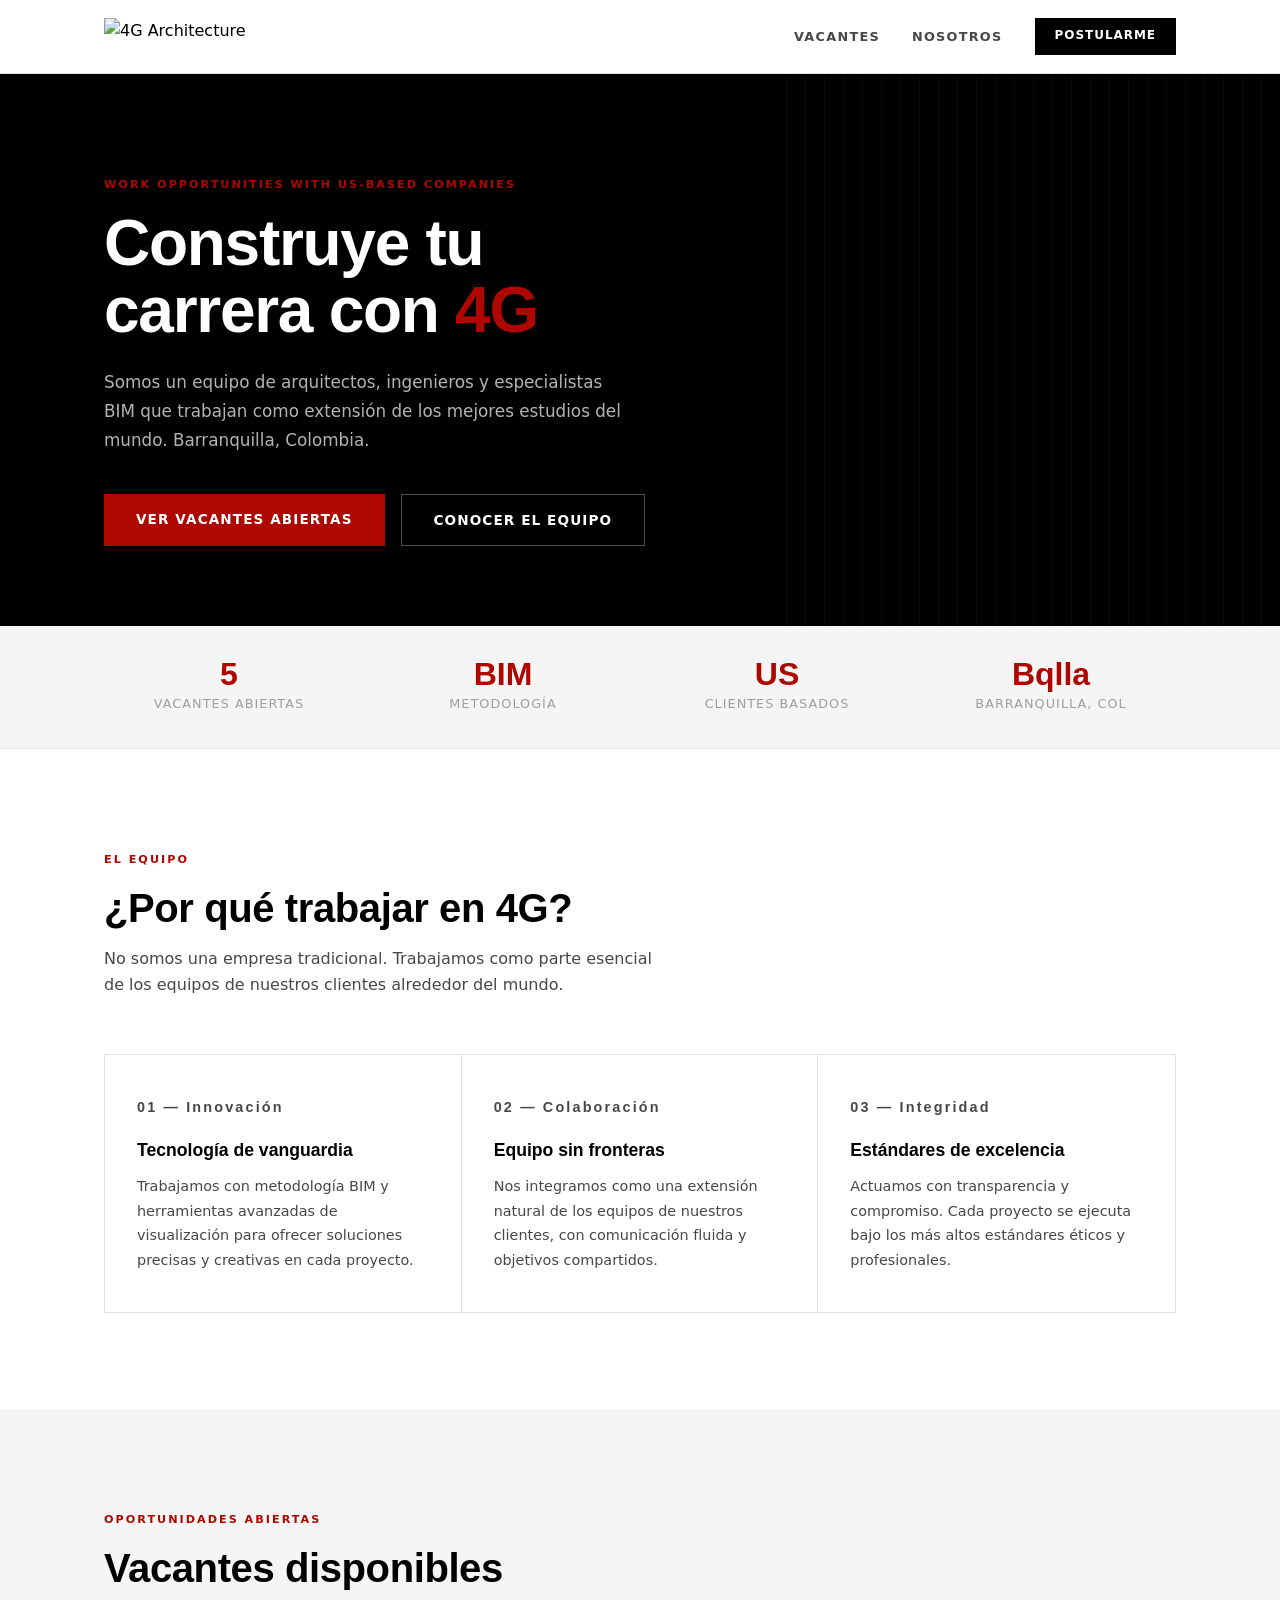
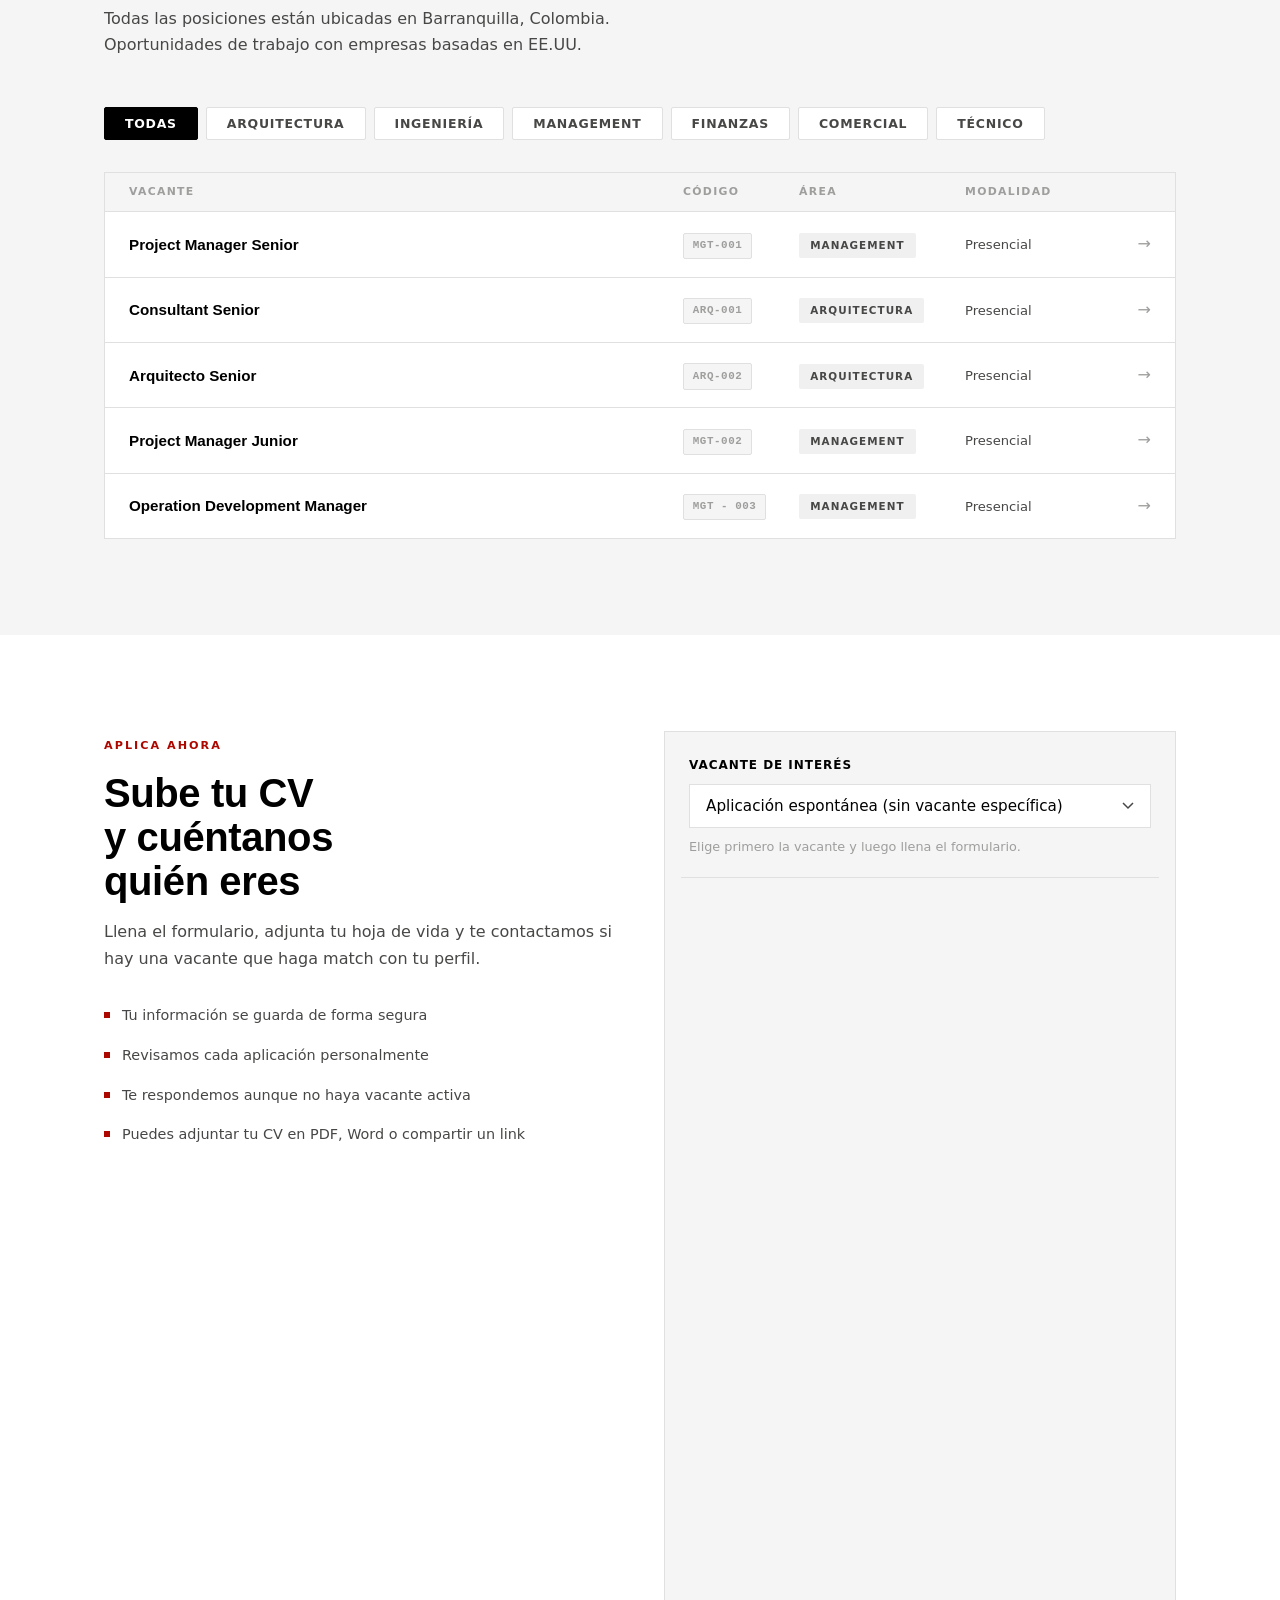
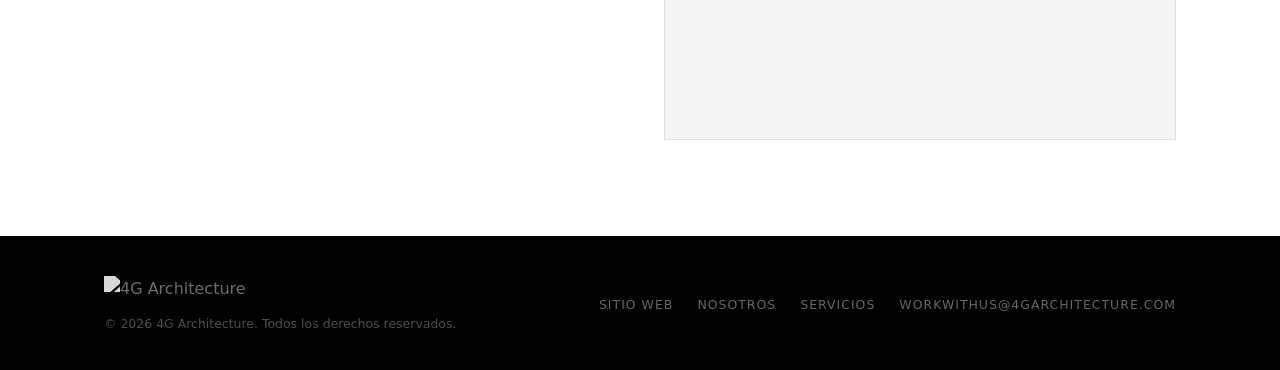
==== commit 61e768d2: "Selector de vacante activa conectado al formulario Tally (campo oculto) Co-Authored-By: Claude Fable" ====
--- a/index.html
+++ b/index.html
@@ -159,7 +159,7 @@
         <div id="detail-requisitos"></div>
       </div>
       <div class="detail-panel__footer">
-        <a href="#postulacion" class="btn btn--red btn--full" id="detail-cta" onclick="closeDetail()">Postularme →</a>
+        <a href="#postulacion" class="btn btn--red btn--full" id="detail-cta" onclick="applyToVacante()">Postularme →</a>
       </div>
     </div>
   </div>
@@ -191,6 +191,11 @@
 
         <!-- Tally.so embed -->
         <div class="tally-wrapper">
+          <div class="vacante-select-wrap">
+            <label class="vacante-select-label" for="vacante-select">Vacante de interés</label>
+            <select id="vacante-select" class="vacante-select" onchange="syncTallyVacante()"></select>
+            <p class="vacante-select-hint">Elige primero la vacante y luego llena el formulario.</p>
+          </div>
           <iframe
             data-tally-src="https://tally.so/embed/vGNyyv?alignLeft=1&hideTitle=1&transparentBackground=1&dynamicHeight=1"
             loading="lazy"
@@ -331,8 +336,46 @@
       });
     });
 
+    // ── Selector de vacante → Tally (campo oculto "vacante") ─────
+    const TALLY_BASE = 'https://tally.so/embed/vGNyyv?alignLeft=1&hideTitle=1&transparentBackground=1&dynamicHeight=1';
+    const APLICACION_ESPONTANEA = 'Aplicación espontánea';
+
+    function vacanteLabel(v) {
+      return v.codigo ? `${v.codigo} — ${v.titulo}` : v.titulo;
+    }
+
+    function populateVacanteSelect() {
+      const sel = document.getElementById('vacante-select');
+      const activas = getAllVacantes().map(applyEdits).filter(isActiva);
+      sel.innerHTML = [
+        `<option value="${APLICACION_ESPONTANEA}">Aplicación espontánea (sin vacante específica)</option>`,
+        ...activas.map(v => `<option value="${escHtml(vacanteLabel(v))}">${escHtml(v.titulo)}${v.codigo ? ` (${escHtml(v.codigo)})` : ''}</option>`)
+      ].join('');
+    }
+
+    function syncTallyVacante() {
+      const val = document.getElementById('vacante-select').value;
+      const iframe = document.querySelector('.tally-wrapper iframe');
+      const newSrc = TALLY_BASE + '&vacante=' + encodeURIComponent(val);
+      if (iframe.src !== newSrc) iframe.src = newSrc;
+    }
+
+    function applyToVacante() {
+      if (currentDetailId) {
+        const v = getAllVacantes().map(applyEdits).find(x => x.id === currentDetailId);
+        if (v) {
+          const sel = document.getElementById('vacante-select');
+          sel.value = vacanteLabel(v);
+          syncTallyVacante();
+        }
+      }
+      closeDetail();
+    }
+
     // ── Panel de detalle ──────────────────────────────────────────
+    let currentDetailId = null;
     function openDetail(id) {
+      currentDetailId = id;
       const v = getAllVacantes().map(applyEdits).find(x => x.id === id);
       if (!v) return;
 
@@ -391,6 +434,8 @@
     // ── Init ──────────────────────────────────────────────────────
     renderVacantes('all');
     updateCounter();
+    populateVacanteSelect();
+    syncTallyVacante();
   </script>
 
   <!-- Tally embed loader -->
--- a/styles.css
+++ b/styles.css
@@ -748,6 +748,51 @@
   padding: 1.5rem 1rem;
 }
 
+/* Selector de vacante (alimenta el campo oculto de Tally) */
+.vacante-select-wrap {
+  padding: 0 0.5rem 1.25rem;
+  border-bottom: 1px solid var(--border);
+  margin-bottom: 1.25rem;
+}
+
+.vacante-select-label {
+  display: block;
+  font-size: 0.75rem;
+  font-weight: 700;
+  letter-spacing: 0.08em;
+  text-transform: uppercase;
+  color: var(--text);
+  margin-bottom: 0.5rem;
+}
+
+.vacante-select {
+  width: 100%;
+  padding: 0.75rem 1rem;
+  font-family: inherit;
+  font-size: 0.95rem;
+  color: var(--text);
+  background: var(--white);
+  border: 1px solid var(--border);
+  border-radius: 0;
+  appearance: none;
+  -webkit-appearance: none;
+  background-image: url("data:image/svg+xml,%3Csvg xmlns='http://www.w3.org/2000/svg' width='12' height='8' viewBox='0 0 12 8'%3E%3Cpath d='M1 1l5 5 5-5' stroke='%23474746' stroke-width='1.5' fill='none'/%3E%3C/svg%3E");
+  background-repeat: no-repeat;
+  background-position: right 1rem center;
+  cursor: pointer;
+}
+
+.vacante-select:focus {
+  outline: none;
+  border-color: var(--red);
+}
+
+.vacante-select-hint {
+  font-size: 0.8rem;
+  color: var(--text-muted);
+  margin-top: 0.5rem;
+}
+
 /* ===========================
    FOOTER
 =========================== */
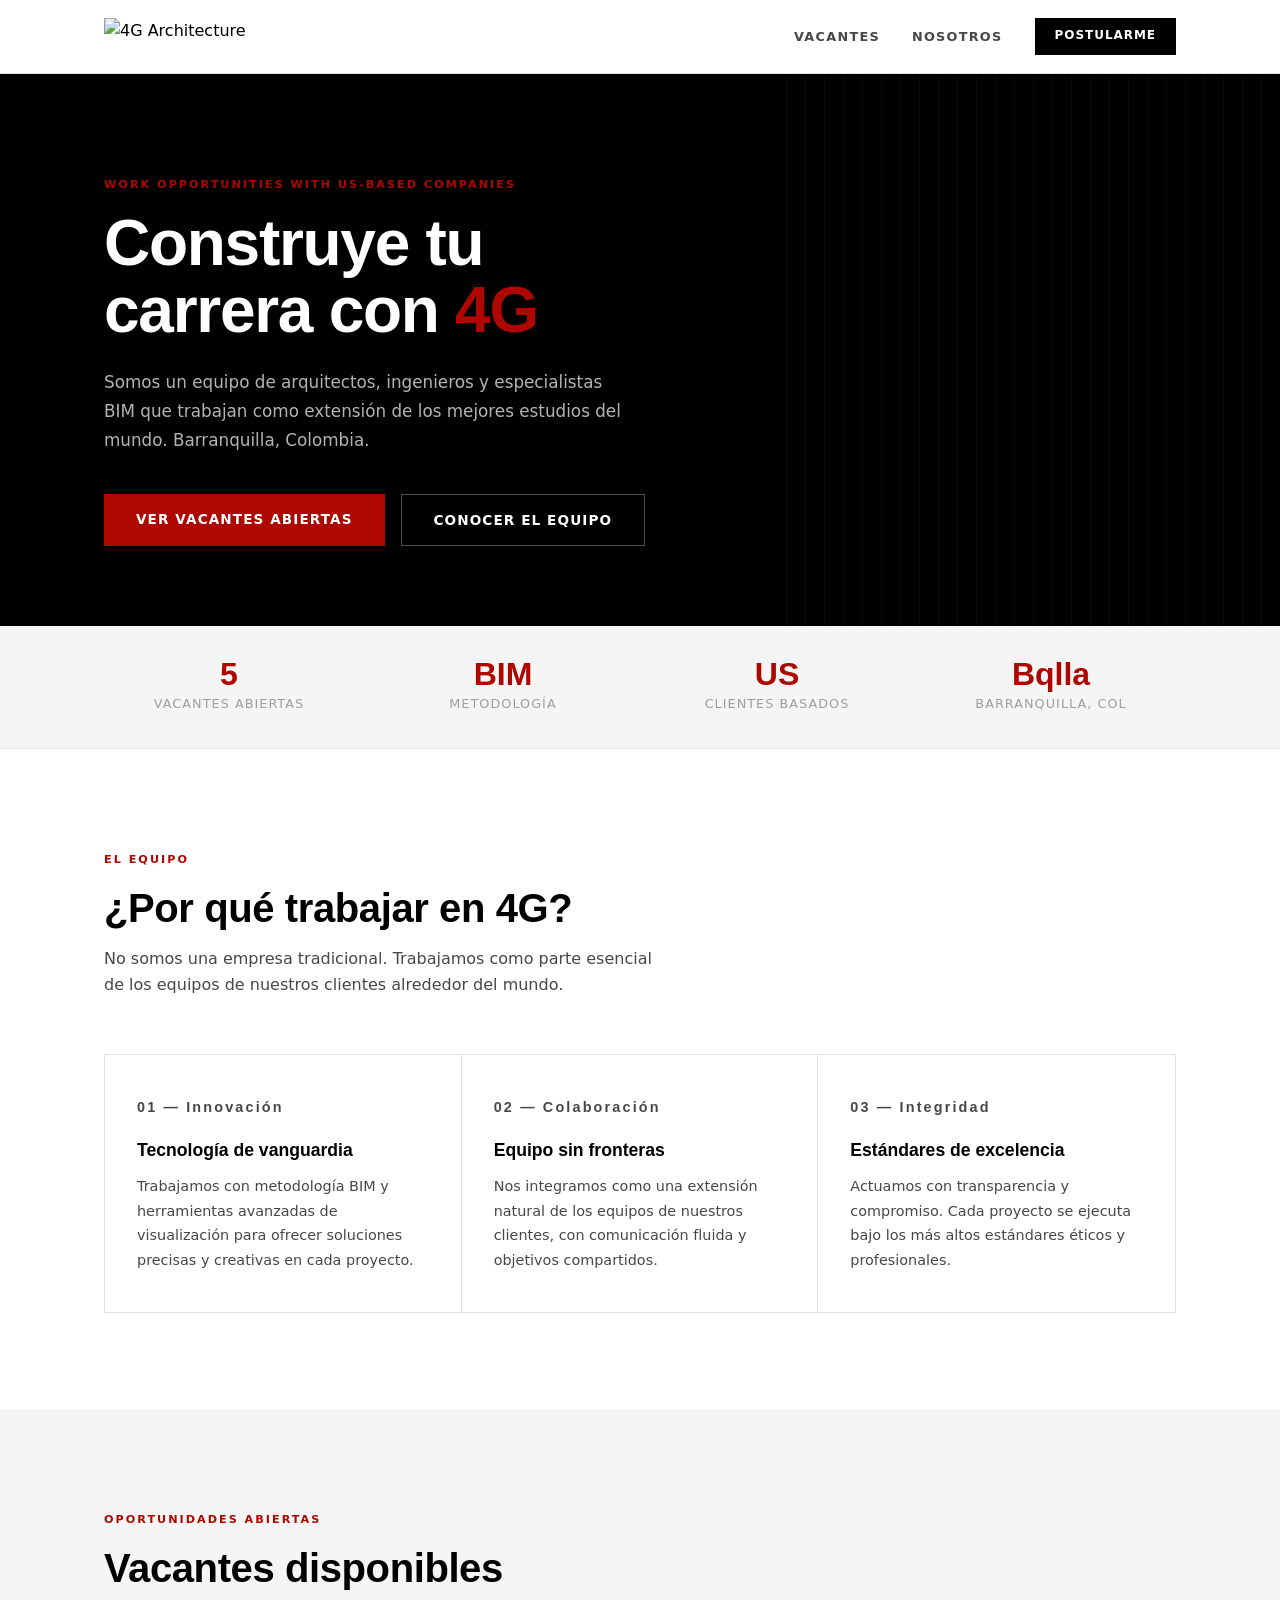
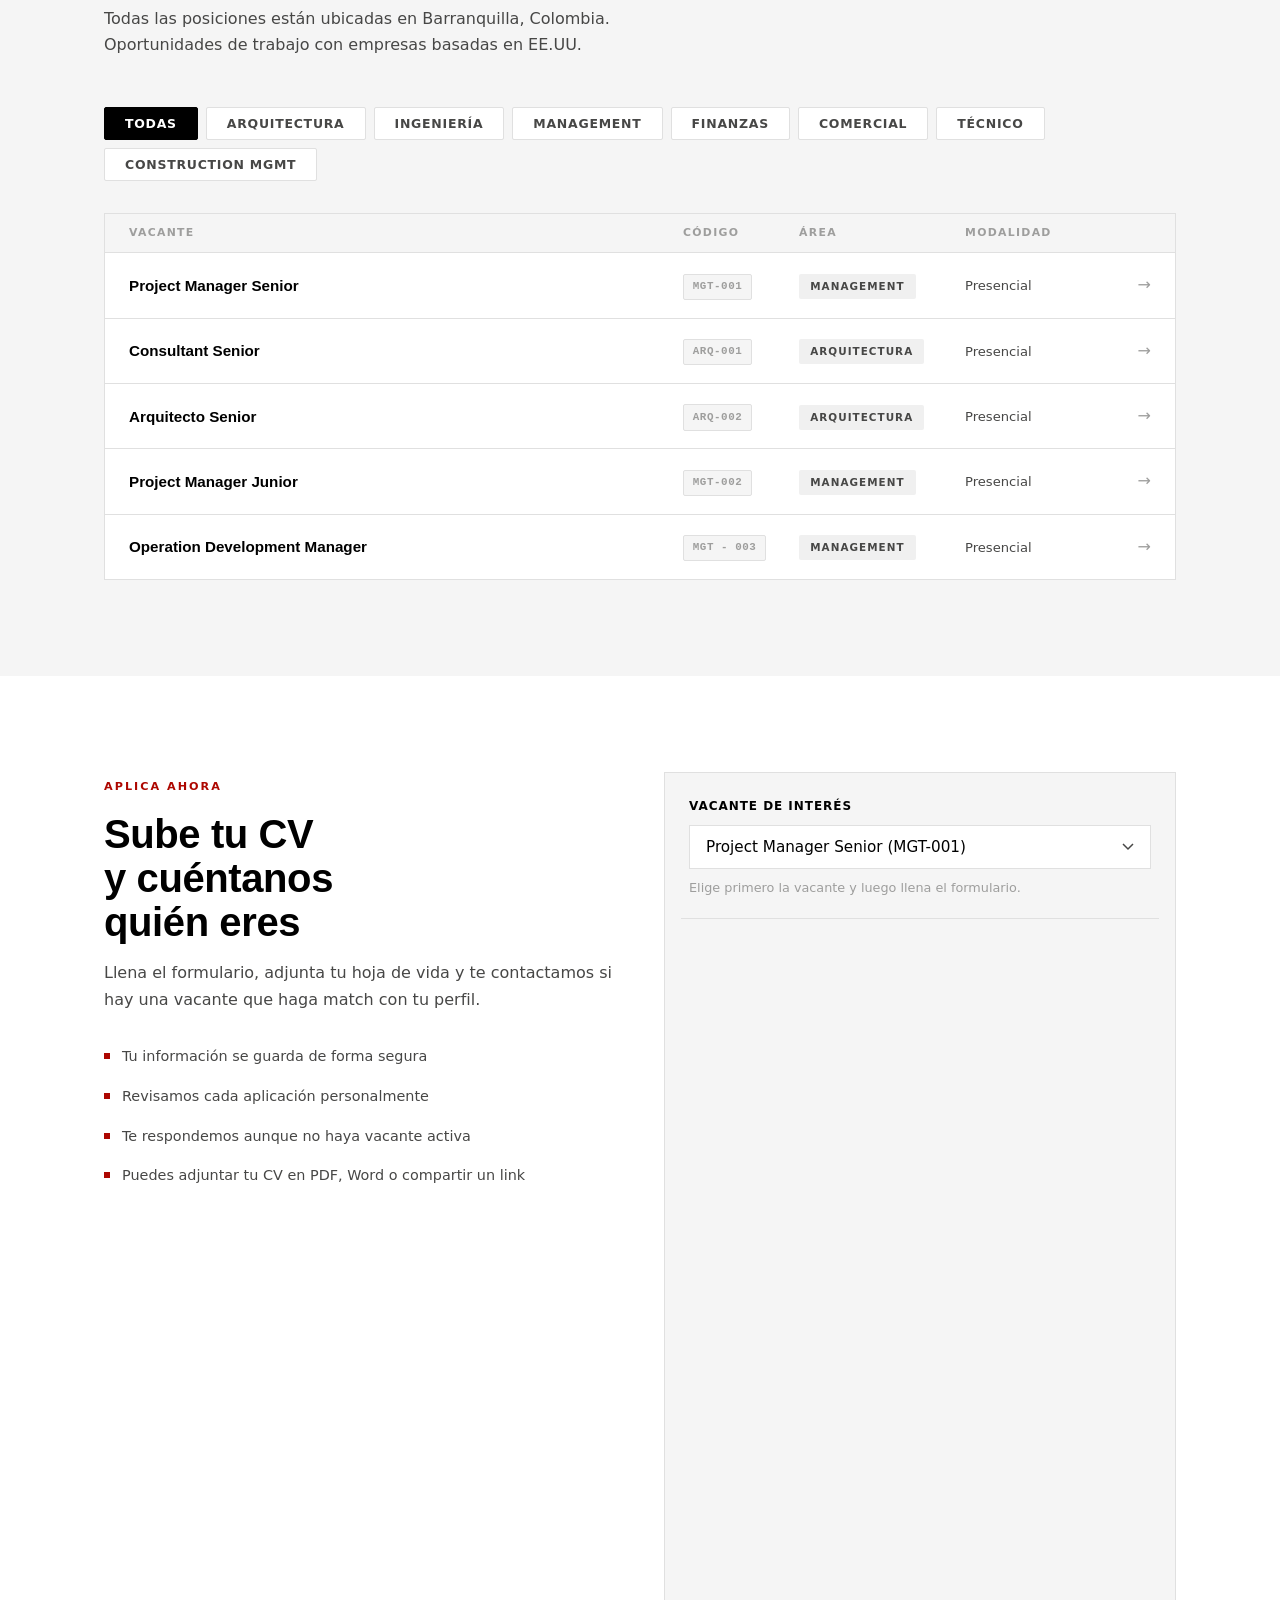
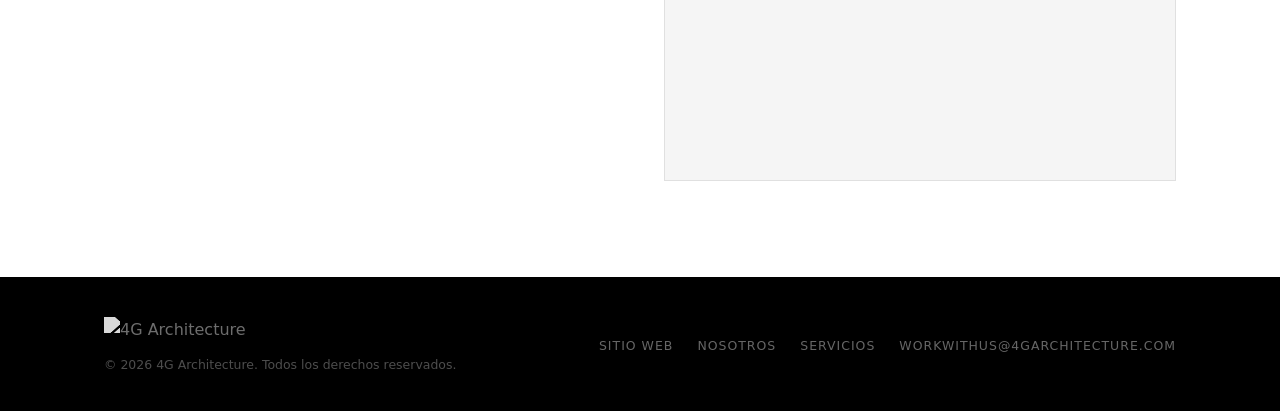
==== commit 27657556: "Quitar opción 'Aplicación espontánea' del selector + agregar área Construction Management Services C" ====
--- a/index.html
+++ b/index.html
@@ -133,6 +133,7 @@
         <button class="filtro-btn" data-filtro="fin">Finanzas</button>
         <button class="filtro-btn" data-filtro="com">Comercial</button>
         <button class="filtro-btn" data-filtro="tec">Técnico</button>
+        <button class="filtro-btn" data-filtro="cms">Construction Mgmt</button>
       </div>
 
       <!-- La tabla se renderiza aquí desde vacantes.js -->
@@ -338,7 +339,6 @@
 
     // ── Selector de vacante → Tally (campo oculto "vacante") ─────
     const TALLY_BASE = 'https://tally.so/embed/vGNyyv?alignLeft=1&hideTitle=1&transparentBackground=1&dynamicHeight=1';
-    const APLICACION_ESPONTANEA = 'Aplicación espontánea';
 
     function vacanteLabel(v) {
       return v.codigo ? `${v.codigo} — ${v.titulo}` : v.titulo;
@@ -347,10 +347,13 @@
     function populateVacanteSelect() {
       const sel = document.getElementById('vacante-select');
       const activas = getAllVacantes().map(applyEdits).filter(isActiva);
-      sel.innerHTML = [
-        `<option value="${APLICACION_ESPONTANEA}">Aplicación espontánea (sin vacante específica)</option>`,
-        ...activas.map(v => `<option value="${escHtml(vacanteLabel(v))}">${escHtml(v.titulo)}${v.codigo ? ` (${escHtml(v.codigo)})` : ''}</option>`)
-      ].join('');
+      if (activas.length === 0) {
+        sel.innerHTML = '<option value="" disabled selected>No hay vacantes disponibles por el momento</option>';
+        return;
+      }
+      sel.innerHTML = activas
+        .map(v => `<option value="${escHtml(vacanteLabel(v))}">${escHtml(v.titulo)}${v.codigo ? ` (${escHtml(v.codigo)})` : ''}</option>`)
+        .join('');
     }
 
     function syncTallyVacante() {
--- a/styles.css
+++ b/styles.css
@@ -521,6 +521,7 @@
 .area-tag--fin  { background: #f0f0f0; color: var(--gray-dark); }
 .area-tag--com  { background: #f9ecec; color: var(--red); }
 .area-tag--tec  { background: #f0f0f0; color: var(--gray-dark); }
+.area-tag--cms  { background: #f0f0f0; color: var(--gray-dark); }
 
 .vt-modalidad-text {
   font-size: 0.82rem;
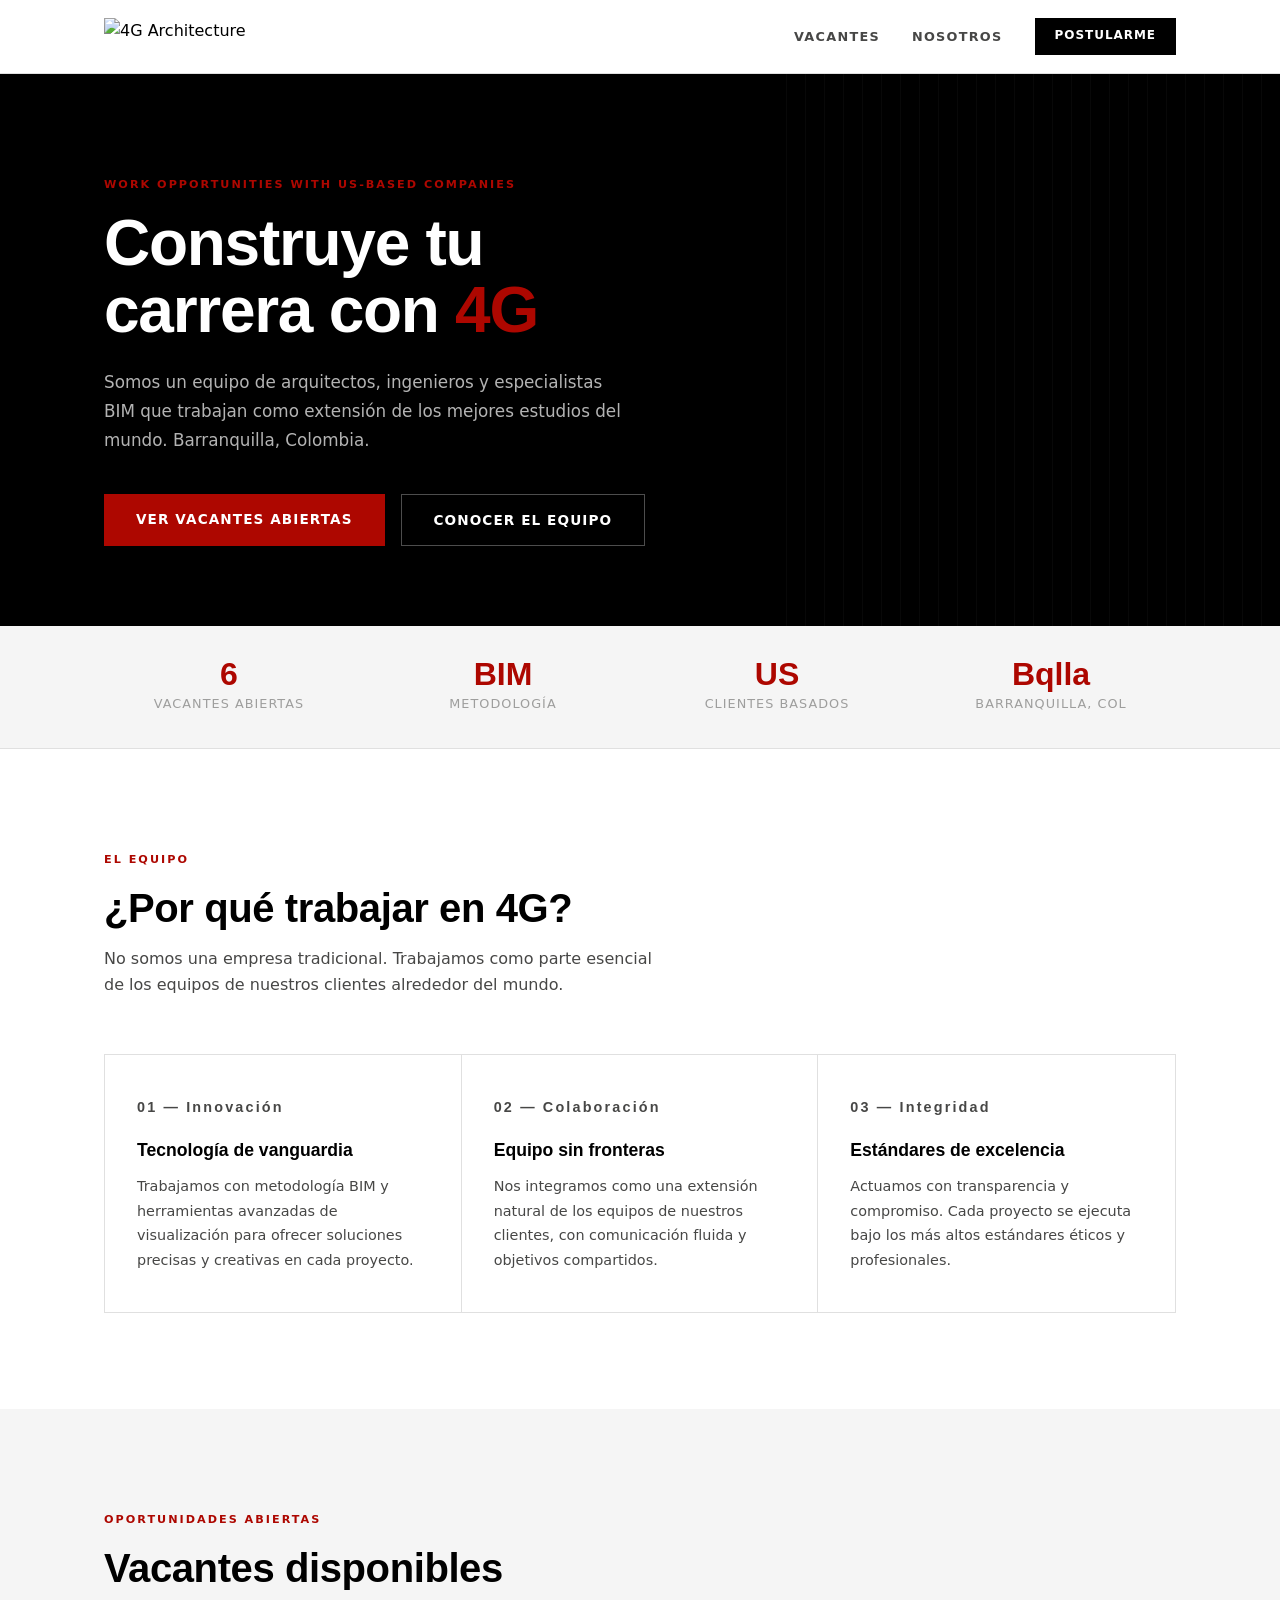
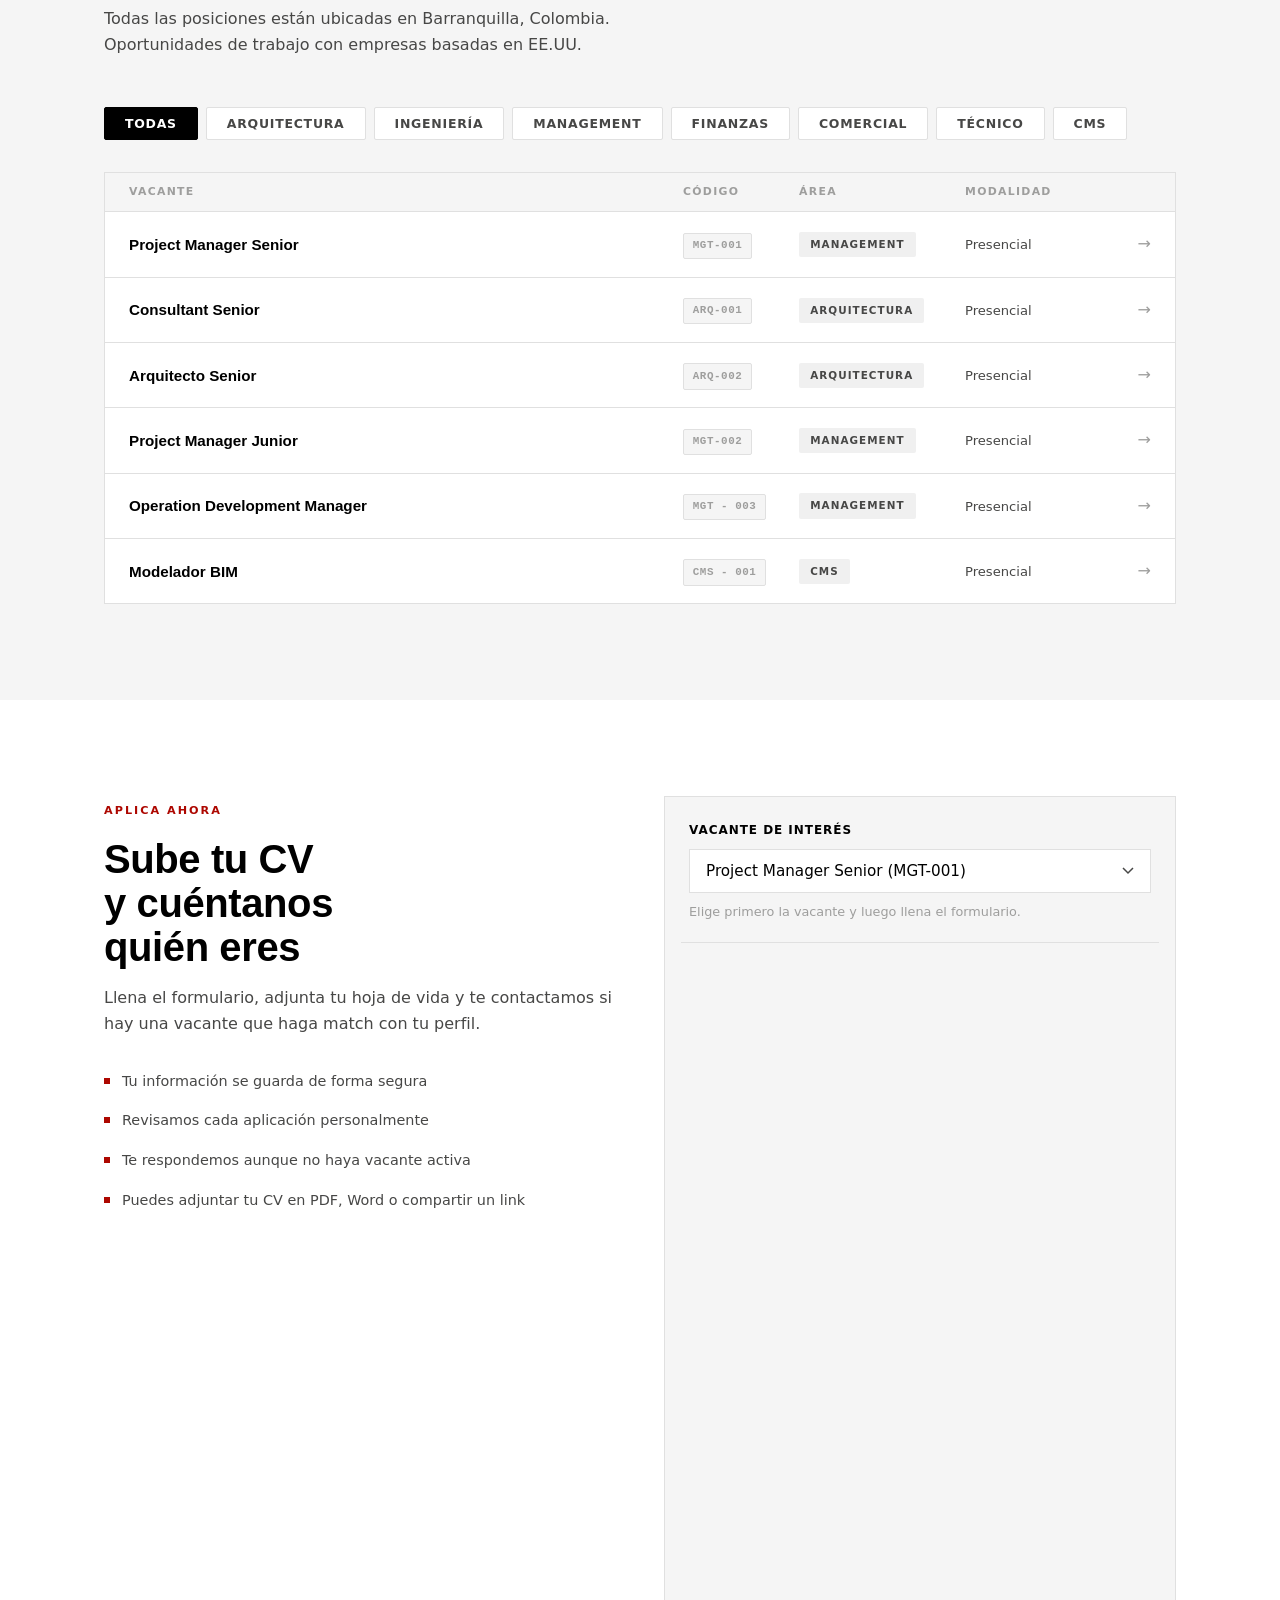
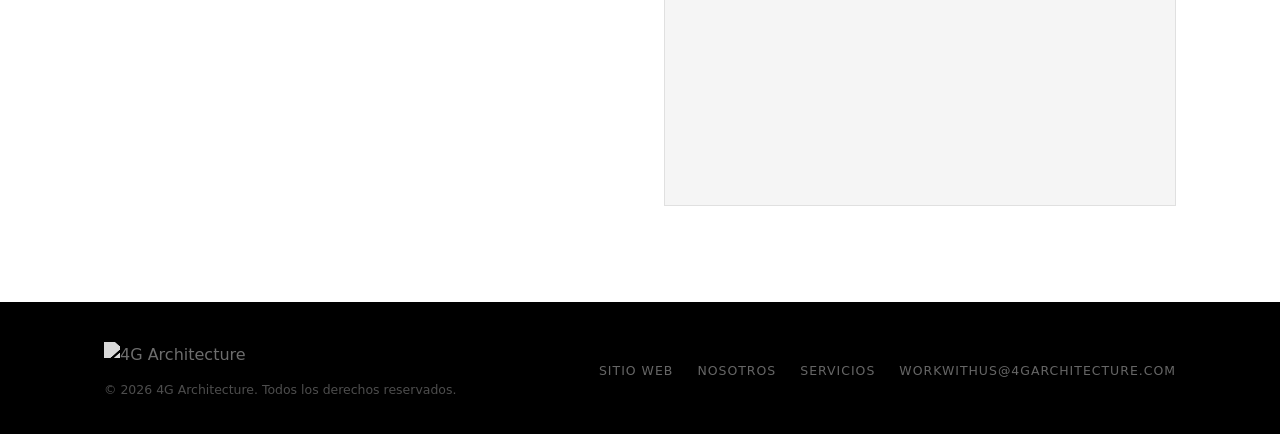
==== commit a2692afc: "Abreviar área a 'CMS' en tags/filtro + CSS defensivo anti-desbordamiento en tabla de vacantes Co-Aut" ====
--- a/index.html
+++ b/index.html
@@ -133,7 +133,7 @@
         <button class="filtro-btn" data-filtro="fin">Finanzas</button>
         <button class="filtro-btn" data-filtro="com">Comercial</button>
         <button class="filtro-btn" data-filtro="tec">Técnico</button>
-        <button class="filtro-btn" data-filtro="cms">Construction Mgmt</button>
+        <button class="filtro-btn" data-filtro="cms">CMS</button>
       </div>
 
       <!-- La tabla se renderiza aquí desde vacantes.js -->
--- a/styles.css
+++ b/styles.css
@@ -464,7 +464,7 @@
 
 .vt-codigo { }
 .vt-titulo { min-width: 0; }
-.vt-area { }
+.vt-area { min-width: 0; overflow: hidden; }
 .vt-modalidad { }
 .vt-arrow {
   display: flex;
@@ -507,6 +507,7 @@
 /* Área tags */
 .area-tag {
   display: inline-block;
+  max-width: 100%;
   font-size: 0.65rem;
   font-weight: 700;
   letter-spacing: 0.1em;
@@ -514,6 +515,9 @@
   padding: 0.25rem 0.7rem;
   border-radius: 2px;
   white-space: nowrap;
+  overflow: hidden;
+  text-overflow: ellipsis;
+  vertical-align: middle;
 }
 .area-tag--arq  { background: #f0f0f0; color: var(--gray-dark); }
 .area-tag--ing  { background: #f0f0f0; color: var(--gray-dark); }
